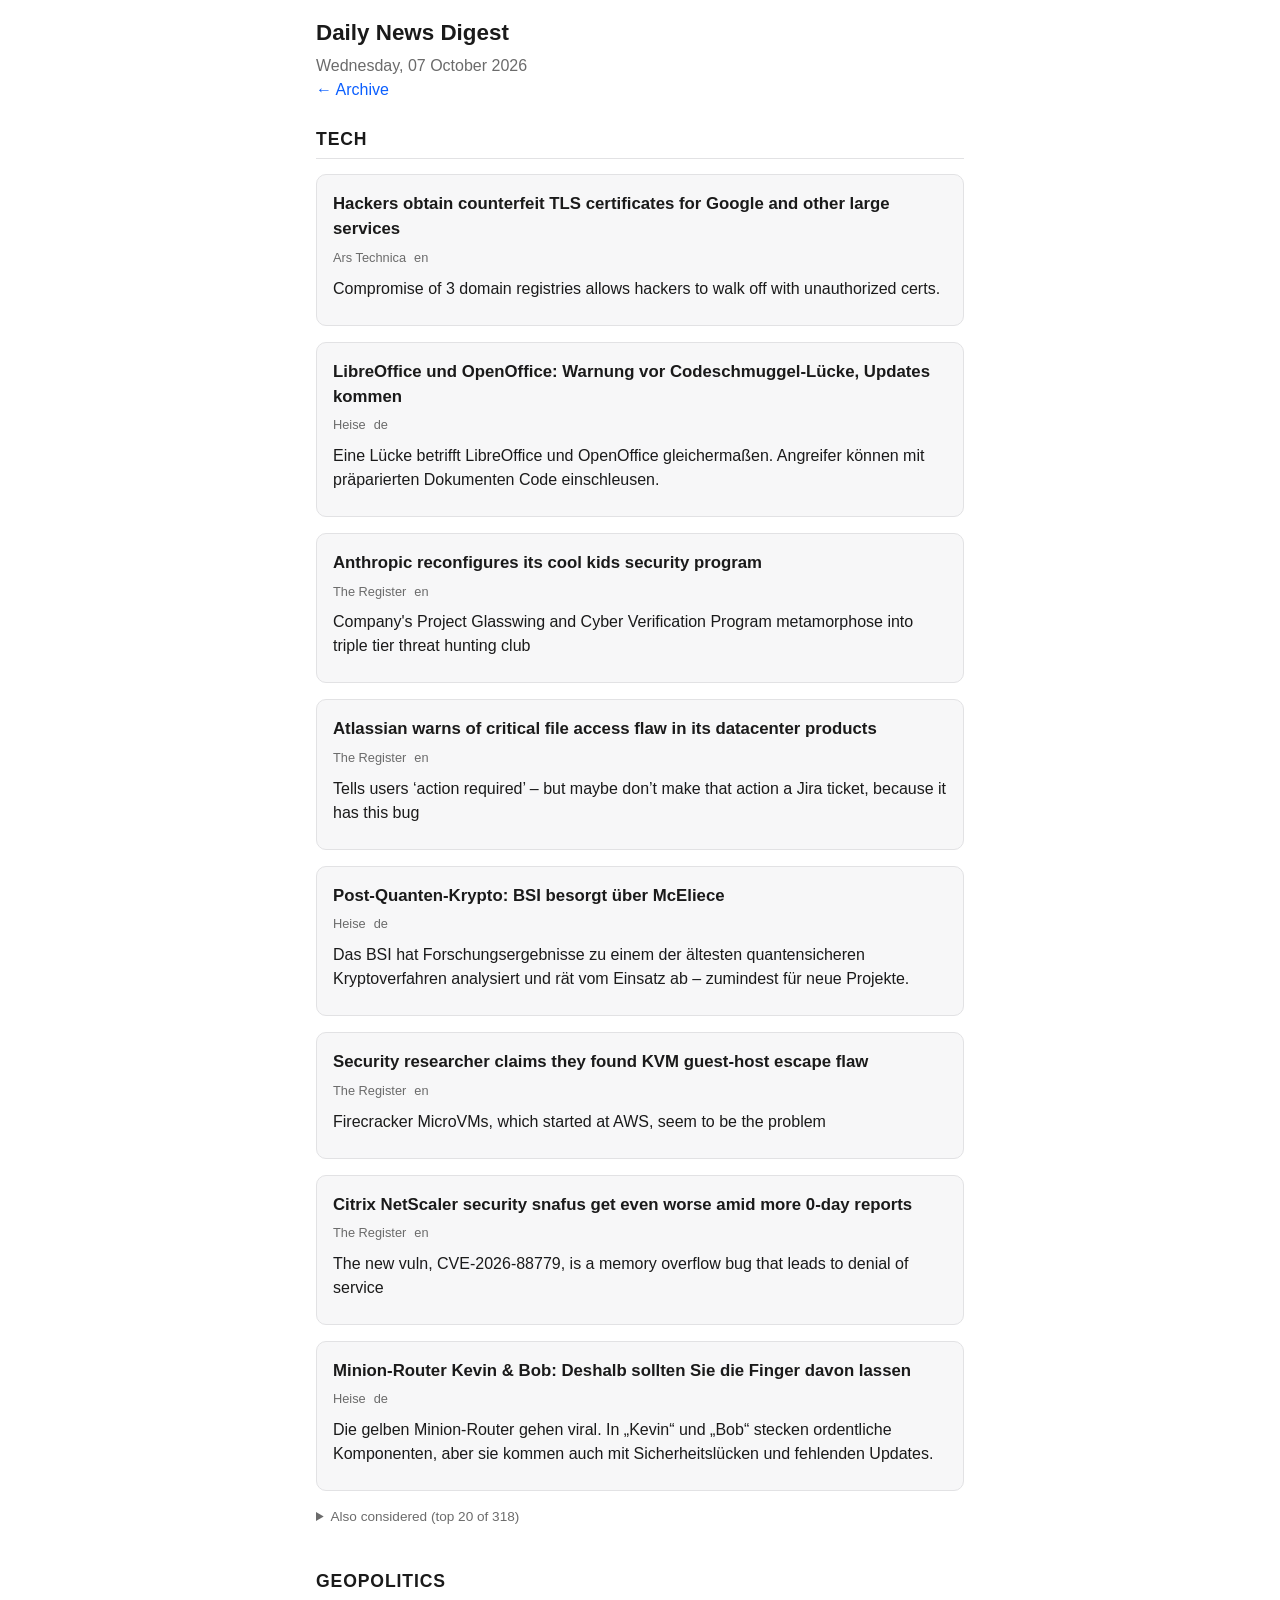
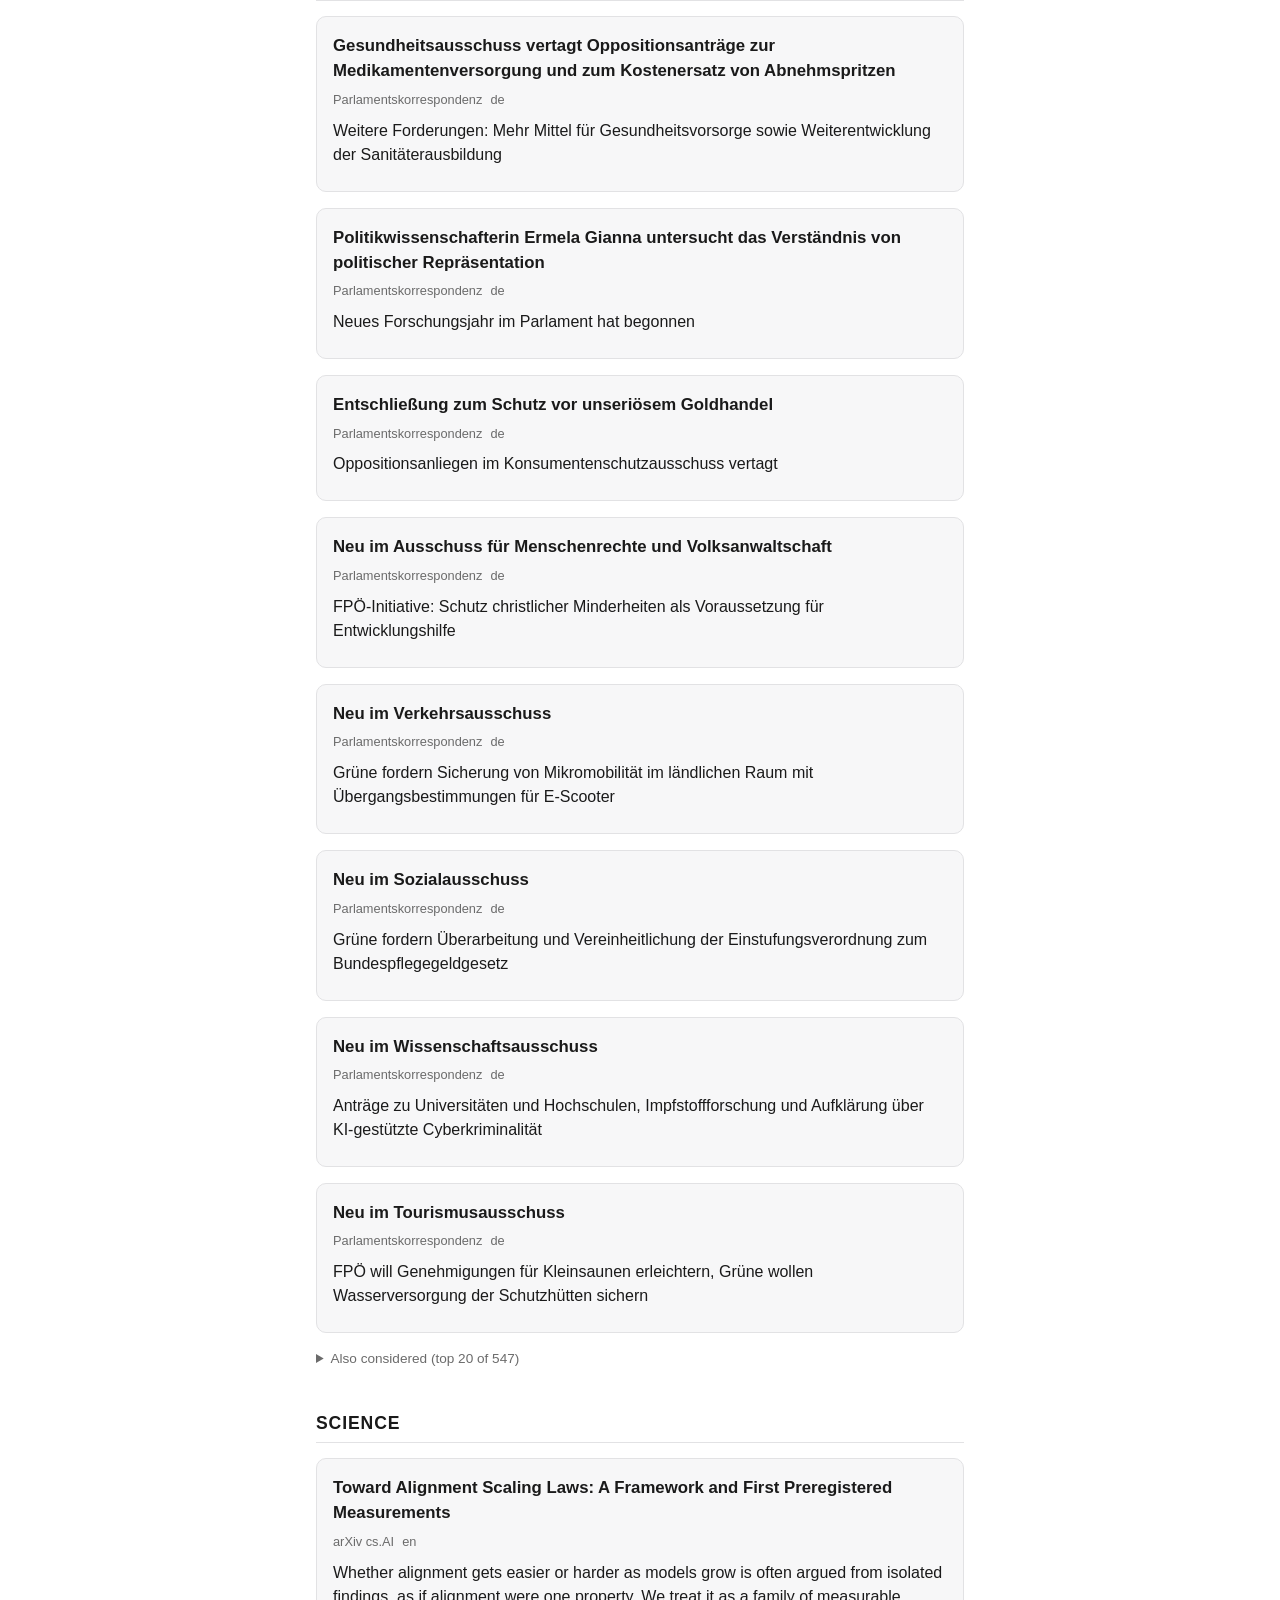
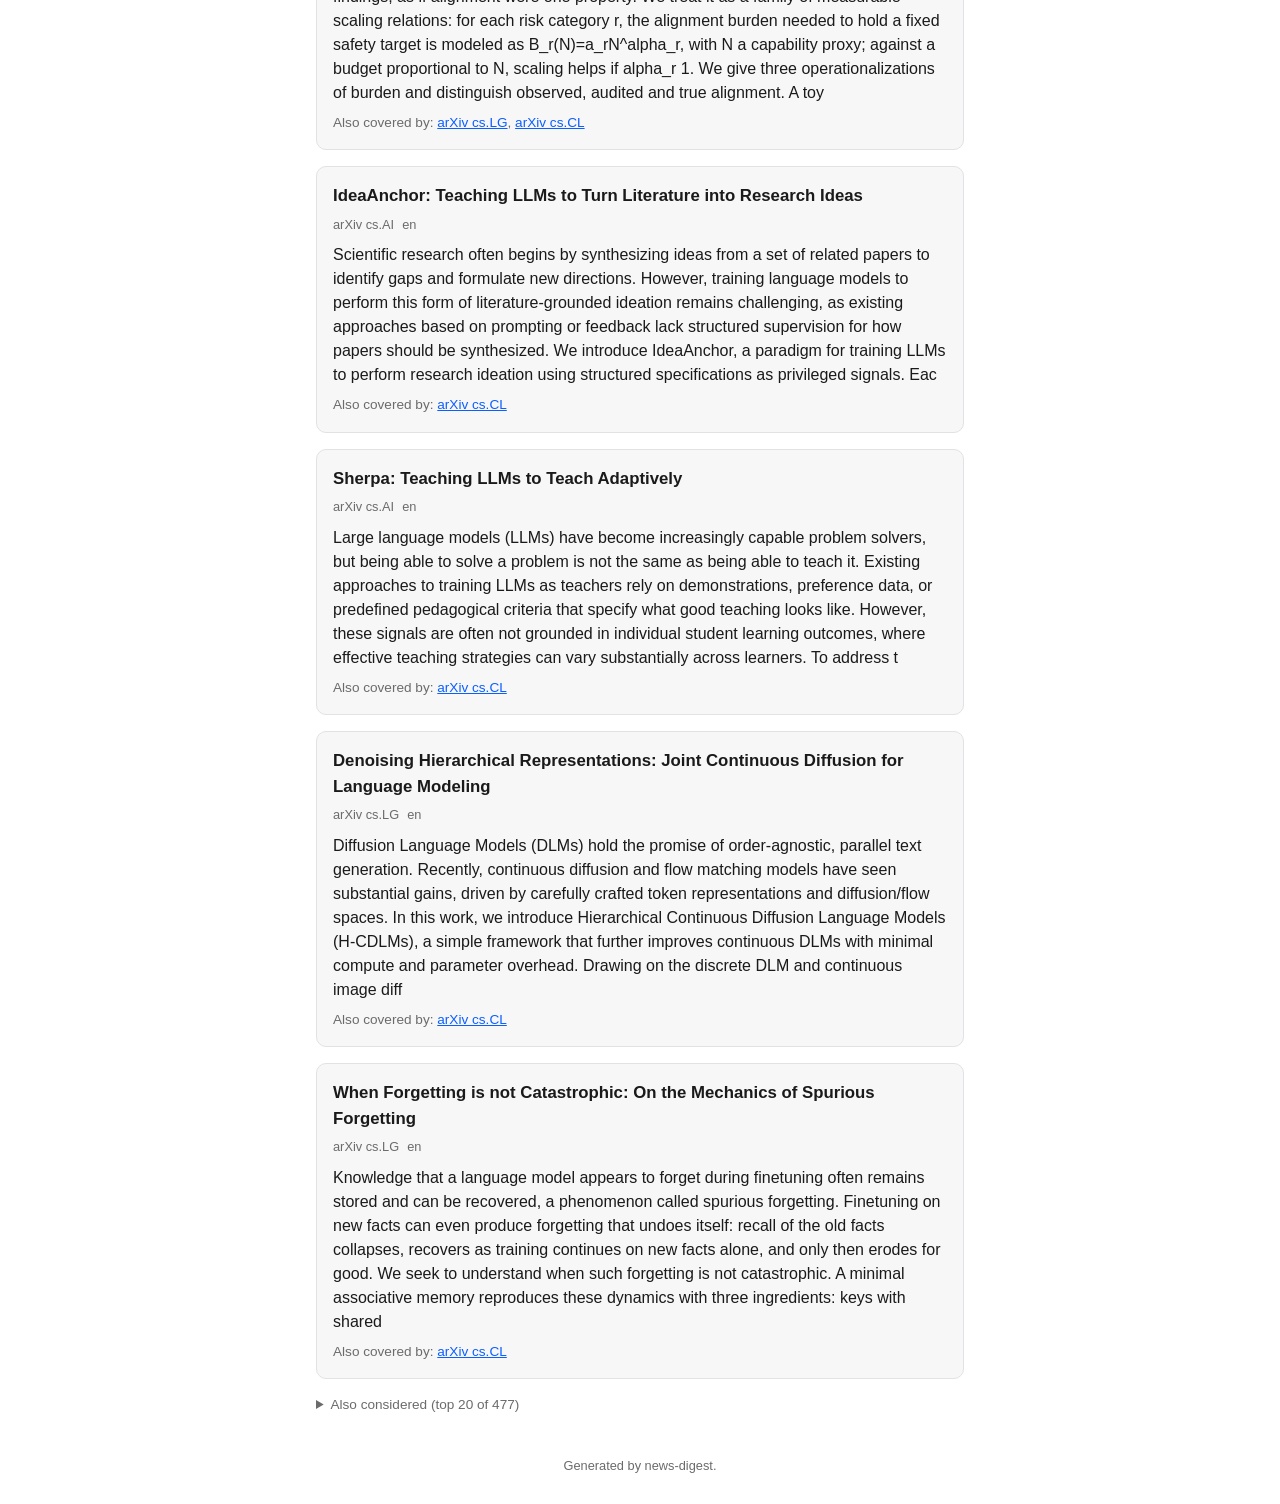
==== digest/2026-10-07.html @ 00b825d7 "deploy: 69ac07cf13991c317d7b37dca81164e298b91f06" ====
<!doctype html>
<html lang="en">
<head>
<meta charset="utf-8">
<meta name="viewport" content="width=device-width, initial-scale=1">
<meta name="robots" content="noindex">
<meta name="color-scheme" content="light dark">
<title>News Digest &mdash; 2026-10-07</title>
<link rel="stylesheet" href="../styles.css">
</head>
<body>
<header>
  <h1>Daily News Digest</h1>
  <p class="date">Wednesday, 07 October 2026</p>
  <nav><a href="../index.html">&larr; Archive</a></nav>
</header>

<section class="group group-tech">
  <h2>Tech</h2>

  <div class="cards">
    <article class="card">
      <h3><a href="https://arstechnica.com/security/2026/10/hackers-obtain-counterfeit-tls-certificates-for-google-and-other-large-services/">Hackers obtain counterfeit TLS certificates for Google and other large services</a></h3>
      <p class="meta">
        <span class="source">Ars Technica</span>
        <span class="lang">en</span>
      </p>
      <p class="summary teaser-fallback">Compromise of 3 domain registries allows hackers to walk off with unauthorized certs.</p>
    </article>
    <article class="card">
      <h3><a href="https://www.heise.de/news/LibreOffice-und-OpenOffice-Warnung-vor-Codeschmuggel-Luecke-Updates-kommen-11477059.html?wt_mc=rss.red.ho.ho.atom.beitrag.beitrag">LibreOffice und OpenOffice: Warnung vor Codeschmuggel-Lücke, Updates kommen</a></h3>
      <p class="meta">
        <span class="source">Heise</span>
        <span class="lang">de</span>
      </p>
      <p class="summary teaser-fallback">Eine Lücke betrifft LibreOffice und OpenOffice gleichermaßen. Angreifer können mit präparierten Dokumenten Code einschleusen.</p>
    </article>
    <article class="card">
      <h3><a href="https://www.theregister.com/security/2026/10/07/anthropic-reconfigures-its-cool-kids-security-program/5301509">Anthropic reconfigures its cool kids security program</a></h3>
      <p class="meta">
        <span class="source">The Register</span>
        <span class="lang">en</span>
      </p>
      <p class="summary teaser-fallback">Company&#39;s Project Glasswing and Cyber Verification Program metamorphose into triple tier threat hunting club</p>
    </article>
    <article class="card">
      <h3><a href="https://www.theregister.com/security/2026/10/06/atlassian-warns-of-critical-file-access-flaw-in-its-datacenter-products/5301284">Atlassian warns of critical file access flaw in its datacenter products</a></h3>
      <p class="meta">
        <span class="source">The Register</span>
        <span class="lang">en</span>
      </p>
      <p class="summary teaser-fallback">Tells users ‘action required’ – but maybe don’t make that action a Jira ticket, because it has this bug</p>
    </article>
    <article class="card">
      <h3><a href="https://www.heise.de/news/Post-Quanten-Krypto-BSI-besorgt-ueber-McEliece-11473897.html?wt_mc=rss.red.ho.ho.atom.beitrag.beitrag">Post-Quanten-Krypto: BSI besorgt über McEliece</a></h3>
      <p class="meta">
        <span class="source">Heise</span>
        <span class="lang">de</span>
      </p>
      <p class="summary teaser-fallback">Das BSI hat Forschungsergebnisse zu einem der ältesten quantensicheren Kryptoverfahren analysiert und rät vom Einsatz ab – zumindest für neue Projekte.</p>
    </article>
    <article class="card">
      <h3><a href="https://www.theregister.com/offbeat/2026/10/06/security-researcher-claims-they-found-kvm-guest-host-escape-flaw/5301267">Security researcher claims they found KVM guest-host escape flaw</a></h3>
      <p class="meta">
        <span class="source">The Register</span>
        <span class="lang">en</span>
      </p>
      <p class="summary teaser-fallback">Firecracker MicroVMs, which started at AWS, seem to be the problem</p>
    </article>
    <article class="card">
      <h3><a href="https://www.theregister.com/security/2026/10/05/citrix-netscaler-security-snafus-get-even-worse-amid-more-0-day-reports/5301232">Citrix NetScaler security snafus get even worse amid more 0-day reports</a></h3>
      <p class="meta">
        <span class="source">The Register</span>
        <span class="lang">en</span>
      </p>
      <p class="summary teaser-fallback">The new vuln, CVE-2026-88779, is a memory overflow bug that leads to denial of service</p>
    </article>
    <article class="card">
      <h3><a href="https://www.heise.de/hintergrund/Minion-Router-Kevin-und-Bob-Cooles-Gadget-oder-Finger-weg-11477871.html?wt_mc=rss.red.ho.ho.atom.beitrag.beitrag">Minion-Router Kevin &amp; Bob: Deshalb sollten Sie die Finger davon lassen</a></h3>
      <p class="meta">
        <span class="source">Heise</span>
        <span class="lang">de</span>
      </p>
      <p class="summary teaser-fallback">Die gelben Minion-Router gehen viral. In „Kevin“ und „Bob“ stecken ordentliche Komponenten, aber sie kommen auch mit Sicherheitslücken und fehlenden Updates.</p>
    </article>
  </div>

  <details class="also-considered">
    <summary>
      Also considered
      (top 20 of 318)
    </summary>
    <ul>
      <li>
        <a href="https://www.heise.de/news/Warnung-vor-Angriffen-auf-Zammad-und-Citrix-NetScaler-11475555.html?wt_mc=rss.red.ho.ho.atom.beitrag.beitrag">CISA warnt vor Angriffen auf Zammad und Citrix NetScaler</a>
        &mdash; score 18.0: CISA warning about active exploitation of software vulnerabilities is critical security alert for developers.
      </li>
      <li>
        <a href="https://www.heise.de/news/Netscaler-Admins-aufgepasst-Zero-Day-verursacht-Crashes-und-Codeausfuehrung-11474971.html?wt_mc=rss.red.ho.ho.atom.beitrag.beitrag">Citrix Netscaler aktualisieren! Zero-Day verursacht Crashes und Codeausführung</a>
        &mdash; score 18.0: Citrix NetScaler zero-day with widespread impacts is critical security vulnerability requiring immediate patching.
      </li>
      <li>
        <a href="https://www.heise.de/blog/Werkzeugwahl-Teil-1-Wenn-Agenten-schreiben-verlieren-Sprachen-an-Bedeutung-11473479.html?wt_mc=rss.red.ho.ho.atom.beitrag.beitrag">Werkzeugwahl, Teil 1: Wenn Agenten schreiben, verlieren Sprachen an Bedeutung</a>
        &mdash; score 18.0: Discusses programming language choice and AI agents writing code in Rust—highly relevant to software engineering and developer tools evolution.
      </li>
      <li>
        <a href="https://www.theregister.com/security/2026/10/06/asos-app-delivers-a-data-leak-threat-instead-of-fast-fashion/5301332">Asos app delivers a data leak threat instead of fast fashion</a>
        &mdash; score 18.0: Data leak threat notification shows security incident response in e-commerce platform.
      </li>
      <li>
        <a href="https://www.theregister.com/public-sector/2026/10/07/south-korean-president-calls-for-creation-of-tools-that-stop-all-cyber-attacks/5301533">South Korean president calls for creation of tools that stop all cyber-attacks</a>
        &mdash; score 17.8: South Korean cybersecurity framework discussion addresses national AI security policy and infrastructure.
      </li>
      <li>
        <a href="https://www.heise.de/blog/Software-Testing-Testhardware-reservieren-ohne-dass-Kollegen-dazwischenfunken-11477507.html?wt_mc=rss.red.ho.ho.atom.beitrag.beitrag">Software Testing: Testhardware reservieren, ohne dass Kollegen dazwischenfunken?</a>
        &mdash; score 17.8: Hardware-in-the-loop testing and open-source test infrastructure directly relevant to developer tools and testing practices.
      </li>
      <li>
        <a href="https://www.heise.de/news/Pythons-Rust-Plan-11477079.html?wt_mc=rss.red.ho.ho.atom.beitrag.beitrag">Pythons Rust-Plan</a>
        &mdash; score 17.7: Python potentially adopting Rust for implementation is major language/engineering infrastructure decision.
      </li>
      <li>
        <a href="https://www.heise.de/news/Diese-Daten-geben-ChatGPT-Gemini-Claude-und-Co-ueber-uns-an-Dritte-11476698.html?wt_mc=rss.red.ho.ho.atom.beitrag.beitrag">Sogar Chatverläufe: KI-Anbieter geben Daten ihrer Nutzer weiter</a>
        &mdash; score 17.6: Study on AI provider data sharing practices addresses critical security and privacy implications of AI services.
      </li>
      <li>
        <a href="https://www.heise.de/news/Snapdragon-Qualcomm-verklagt-ARM-wegen-Vertragsbruchs-11476898.html?wt_mc=rss.red.ho.ho.atom.beitrag.beitrag">Snapdragon: Qualcomm verklagt ARM wegen Vertragsbruchs</a>
        &mdash; score 17.5: Intellectual property dispute between major semiconductor companies addresses critical industry contracts and conflicts.
      </li>
      <li>
        <a href="https://arstechnica.com/ai/2026/10/openai-will-watermark-chatgpt-outputs-by-default-but-only-in-the-eu/">OpenAI will watermark ChatGPT outputs by default—but only in the EU</a>
        &mdash; score 17.5: AI output watermarking implementation addresses authenticity and regulatory compliance for AI-generated content.
      </li>
      <li>
        <a href="https://www.golem.de/news/anzeige-zero-trust-fuer-microsoft-365-systematisch-umsetzen-2610-213235.html">Anzeige: Zero Trust für Microsoft 365 systematisch umsetzen</a>
        &mdash; score 17.3: Zero Trust security architecture workshop directly addresses enterprise security practices.
      </li>
      <li>
        <a href="https://www.theregister.com/ai-and-ml/2026/10/06/european-ai-flag-bearer-mistrals-new-open-weights-model-is-le-chonk/5301443">European AI flag bearer Mistral&#39;s new open weights model is &#39;Le Chonk&#39;</a>
        &mdash; score 17.3: Mistral Large 4 open-weight model release shows European AI competition in LLM space.
      </li>
      <li>
        <a href="https://arstechnica.com/security/2026/10/vulnerability-in-agents-from-google-and-others-exposes-structural-flaw-in-mcp/">MCP for agent-to-agent comms may be the riskiest protocol you&#39;ve never heard of</a>
        &mdash; score 17.2: Model Context Protocol agent-to-agent security risks addresses emerging AI infrastructure security concerns.
      </li>
      <li>
        <a href="https://www.heise.de/news/Ausfall-bei-GitHub-Actions-Pages-und-Abrechnung-gestoert-11476876.html?wt_mc=rss.red.ho.ho.atom.beitrag.beitrag">Ausfall bei GitHub: Actions, Pages und Abrechnung gestört</a>
        &mdash; score 17.2: GitHub CI/CD service outage directly impacts developer tools and automated deployment workflows.
      </li>
      <li>
        <a href="https://www.heise.de/news/Mistral-Large-4-Der-LLM-Brocken-aus-der-EU-will-zur-Konkurrenz-aufschliessen-11478121.html?wt_mc=rss.red.ho.ho.atom.beitrag.beitrag">Mistral Large 4: Der LLM-Brocken aus der EU will zur Konkurrenz aufschließen</a>
        &mdash; score 17.2: Mistral Large 4 LLM release is major AI industry development with EU company focus.
      </li>
      <li>
        <a href="https://www.theregister.com/ai-and-ml/2026/10/05/cohere-offers-to-put-agents-in-lockdown-mode-with-strict-acls/5301219">Cohere offers to put agents in lockdown mode with strict ACLs</a>
        &mdash; score 17.1: AI agent access control framework demonstrates security-first approach to agentic AI systems.
      </li>
      <li>
        <a href="https://www.golem.de/news/ki-sicherheitsfilter-claude-tagebuch-fuehrt-zu-polizeieinsatz-und-verhaftung-2610-213774.html">KI-Sicherheitsfilter: Claude-Tagebuch führt zu Polizeieinsatz und Verhaftung</a>
        &mdash; score 17.1: AI safety filtering and law enforcement integration raises critical issues in AI system design and liability.
      </li>
      <li>
        <a href="https://www.theregister.com/ai-and-ml/2026/10/05/get-rid-of-apples-ai-bloatware-and-reclaim-12-gb-of-storage-with-this-open-source-tool/5301213">Get rid of Apple&#39;s AI bloatware and reclaim 12 GB of storage with this open source tool</a>
        &mdash; score 17.0: Open-source tool removing Apple Intelligence bloatware shows community tooling for system customization.
      </li>
      <li>
        <a href="https://www.heise.de/news/IBM-Bob-COBOL-trifft-KI-ohne-Umweg-ueber-die-Cloud-11475819.html?wt_mc=rss.red.ho.ho.atom.beitrag.beitrag">IBM Bob: COBOL trifft KI – ohne Umweg über die Cloud</a>
        &mdash; score 17.0: IBM Bob self-hosted AI development tool enables on-premises AI code assistance.
      </li>
      <li>
        <a href="https://www.heise.de/news/Nach-Muse-Auch-ChatGPT-App-fuer-macOS-war-angreifbar-11475385.html?wt_mc=rss.red.ho.ho.atom.beitrag.beitrag">ChatGPT-App für macOS: Angreifer konnten sensible Daten einsehen – wie bei Muse</a>
        &mdash; score 17.0: Security vulnerability in OpenAI macOS app demonstrates application security risks in AI tools.
      </li>
    </ul>
  </details>
</section>
<section class="group group-geopolitics">
  <h2>Geopolitics</h2>

  <div class="cards">
    <article class="card">
      <h3><a href="https://www.parlament.gv.at/aktuelles/pk/jahr_2026/pk0913">Gesundheitsausschuss vertagt Oppositionsanträge zur Medikamentenversorgung und zum Kostenersatz von Abnehmspritzen</a></h3>
      <p class="meta">
        <span class="source">Parlamentskorrespondenz</span>
        <span class="lang">de</span>
      </p>
      <p class="summary teaser-fallback">Weitere Forderungen: Mehr Mittel für Gesundheitsvorsorge sowie Weiterentwicklung der Sanitäterausbildung</p>
    </article>
    <article class="card">
      <h3><a href="https://www.parlament.gv.at/aktuelles/pk/jahr_2026/pk0892">Politikwissenschafterin Ermela Gianna untersucht das Verständnis von politischer Repräsentation</a></h3>
      <p class="meta">
        <span class="source">Parlamentskorrespondenz</span>
        <span class="lang">de</span>
      </p>
      <p class="summary teaser-fallback">Neues Forschungsjahr im Parlament hat begonnen</p>
    </article>
    <article class="card">
      <h3><a href="https://www.parlament.gv.at/aktuelles/pk/jahr_2026/pk0881">Entschließung zum Schutz vor unseriösem Goldhandel</a></h3>
      <p class="meta">
        <span class="source">Parlamentskorrespondenz</span>
        <span class="lang">de</span>
      </p>
      <p class="summary teaser-fallback">Oppositionsanliegen im Konsumentenschutzausschuss vertagt</p>
    </article>
    <article class="card">
      <h3><a href="https://www.parlament.gv.at/aktuelles/pk/jahr_2026/pk0869">Neu im Ausschuss für Menschenrechte und Volksanwaltschaft</a></h3>
      <p class="meta">
        <span class="source">Parlamentskorrespondenz</span>
        <span class="lang">de</span>
      </p>
      <p class="summary teaser-fallback">FPÖ-Initiative: Schutz christlicher Minderheiten als Voraussetzung für Entwicklungshilfe</p>
    </article>
    <article class="card">
      <h3><a href="https://www.parlament.gv.at/aktuelles/pk/jahr_2026/pk0862">Neu im Verkehrsausschuss</a></h3>
      <p class="meta">
        <span class="source">Parlamentskorrespondenz</span>
        <span class="lang">de</span>
      </p>
      <p class="summary teaser-fallback">Grüne fordern Sicherung von Mikromobilität im ländlichen Raum mit Übergangsbestimmungen für E-Scooter</p>
    </article>
    <article class="card">
      <h3><a href="https://www.parlament.gv.at/aktuelles/pk/jahr_2026/pk0857">Neu im Sozialausschuss</a></h3>
      <p class="meta">
        <span class="source">Parlamentskorrespondenz</span>
        <span class="lang">de</span>
      </p>
      <p class="summary teaser-fallback">Grüne fordern Überarbeitung und Vereinheitlichung der Einstufungsverordnung zum Bundespflegegeldgesetz</p>
    </article>
    <article class="card">
      <h3><a href="https://www.parlament.gv.at/aktuelles/pk/jahr_2026/pk0855">Neu im Wissenschaftsausschuss</a></h3>
      <p class="meta">
        <span class="source">Parlamentskorrespondenz</span>
        <span class="lang">de</span>
      </p>
      <p class="summary teaser-fallback">Anträge zu Universitäten und Hochschulen, Impfstoffforschung und Aufklärung über KI-gestützte Cyberkriminalität</p>
    </article>
    <article class="card">
      <h3><a href="https://www.parlament.gv.at/aktuelles/pk/jahr_2026/pk0854">Neu im Tourismusausschuss</a></h3>
      <p class="meta">
        <span class="source">Parlamentskorrespondenz</span>
        <span class="lang">de</span>
      </p>
      <p class="summary teaser-fallback">FPÖ will Genehmigungen für Kleinsaunen erleichtern, Grüne wollen Wasserversorgung der Schutzhütten sichern</p>
    </article>
  </div>

  <details class="also-considered">
    <summary>
      Also considered
      (top 20 of 547)
    </summary>
    <ul>
      <li>
        <a href="https://www.parlament.gv.at/aktuelles/pk/jahr_2026/pk0905">Neu im Wirtschaftsausschuss</a>
        &mdash; score 15.0: ranking unavailable, neutral fallback score
      </li>
      <li>
        <a href="https://www.parlament.gv.at/aktuelles/pk/jahr_2026/pk0907">Sicherheitsuntersuchungsstelle des Bundes: Leichter Anstieg der Zwischenfälle in der Zivilluftfahrt 2025</a>
        &mdash; score 15.0: ranking unavailable, neutral fallback score
      </li>
      <li>
        <a href="https://www.parlament.gv.at/aktuelles/pk/jahr_2026/pk0895">Neu im Gesundheitsausschuss</a>
        &mdash; score 15.0: ranking unavailable, neutral fallback score
      </li>
      <li>
        <a href="https://www.parlament.gv.at/aktuelles/pk/jahr_2026/pk0891">Österreich konnte seinen Platz unter den Strong Innovators behaupten</a>
        &mdash; score 15.0: ranking unavailable, neutral fallback score
      </li>
      <li>
        <a href="https://www.parlament.gv.at/aktuelles/pk/jahr_2026/pk0887">Diskriminierung: Starker Anstieg an Fällen bei der Gleichbehandlungsanwaltschaft</a>
        &mdash; score 15.0: ranking unavailable, neutral fallback score
      </li>
      <li>
        <a href="https://www.parlament.gv.at/aktuelles/pk/jahr_2026/pk0886">Neu im Landwirtschaftsausschuss</a>
        &mdash; score 15.0: ranking unavailable, neutral fallback score
      </li>
      <li>
        <a href="https://www.parlament.gv.at/aktuelles/pk/jahr_2026/pk0884">Bundesrat fixiert in Sondersitzung erweiterte Spritpreisbremse</a>
        &mdash; score 15.0: ranking unavailable, neutral fallback score
      </li>
      <li>
        <a href="https://www.parlament.gv.at/aktuelles/pk/jahr_2026/pk0879">Ab Oktober in Kraft: E-Mopeds, Paketsteuer, Eltern-Kind-Pass, Psychotherapie</a>
        &mdash; score 15.0: ranking unavailable, neutral fallback score
      </li>
      <li>
        <a href="https://www.parlament.gv.at/aktuelles/pk/jahr_2026/pk0861">Neu im Finanzausschuss</a>
        &mdash; score 15.0: ranking unavailable, neutral fallback score
      </li>
      <li>
        <a href="https://www.parlament.gv.at/aktuelles/pk/jahr_2026/pk0851">Neu im Konsumentenschutzausschuss</a>
        &mdash; score 15.0: ranking unavailable, neutral fallback score
      </li>
      <li>
        <a href="https://www.parlament.gv.at/aktuelles/pk/jahr_2026/pk0909">5. Oktober 1911: Schüsse im Parlament</a>
        &mdash; score 15.0: ranking unavailable, neutral fallback score
      </li>
      <li>
        <a href="https://www.ris.bka.gv.at/eli/bgbl/II/2026/291/20261002">Universitätsbibliothekspersonal-Ausbildungsverordnung</a>
        &mdash; score 15.0: ranking unavailable, neutral fallback score
      </li>
      <li>
        <a href="https://www.ris.bka.gv.at/eli/bgbl/I/2026/83/20261001">Genehmigung des Bundesrechnungsabschlusses für das Jahr 2025</a>
        &mdash; score 15.0: ranking unavailable, neutral fallback score
      </li>
      <li>
        <a href="https://www.ris.bka.gv.at/eli/bgbl/I/2026/82/20260930">Änderung des Mineralölsteuergesetzes 2022</a>
        &mdash; score 15.0: ranking unavailable, neutral fallback score
      </li>
      <li>
        <a href="https://www.ris.bka.gv.at/eli/bgbl/II/2026/289/20260930">Treibstoffpreisabfederungsverordnung Oktober 2026</a>
        &mdash; score 15.0: ranking unavailable, neutral fallback score
      </li>
      <li>
        <a href="https://www.ris.bka.gv.at/eli/bgbl/II/2026/288/20260930">Margenbegrenzung bei Treibstoffen</a>
        &mdash; score 15.0: ranking unavailable, neutral fallback score
      </li>
      <li>
        <a href="https://www.ris.bka.gv.at/eli/bgbl/II/2026/287/20260930">EKPUV-Novelle 2026</a>
        &mdash; score 15.0: ranking unavailable, neutral fallback score
      </li>
      <li>
        <a href="https://www.ris.bka.gv.at/eli/bgbl/II/2026/286/20260930">Eltern-Kind-Pass-Verordnung</a>
        &mdash; score 15.0: ranking unavailable, neutral fallback score
      </li>
      <li>
        <a href="https://www.ris.bka.gv.at/eli/bgbl/II/2026/285/20260929">Änderung der Kraftstoffverordnung 2012</a>
        &mdash; score 15.0: ranking unavailable, neutral fallback score
      </li>
      <li>
        <a href="https://www.ris.bka.gv.at/eli/bgbl/II/2026/284/20260924">ImmoInvF-Risikohinweisverordnung</a>
        &mdash; score 15.0: ranking unavailable, neutral fallback score
      </li>
    </ul>
  </details>
</section>
<section class="group group-science">
  <h2>Science</h2>

  <div class="cards">
    <article class="card">
      <h3><a href="http://arxiv.org/abs/2610.08540v1">Toward Alignment Scaling Laws: A Framework and First Preregistered Measurements</a></h3>
      <p class="meta">
        <span class="source">arXiv cs.AI</span>
        <span class="lang">en</span>
      </p>
      <p class="summary teaser-fallback">Whether alignment gets easier or harder as models grow is often argued from isolated findings, as if alignment were one property. We treat it as a family of measurable scaling relations: for each risk category r, the alignment burden needed to hold a fixed safety target is modeled as B_r(N)=a_rN^alpha_r, with N a capability proxy; against a budget proportional to N, scaling helps if alpha_r 1. We give three operationalizations of burden and distinguish observed, audited and true alignment. A toy</p>
      <p class="also-covered">Also covered by:
        <a href="http://arxiv.org/abs/2610.08540v1">arXiv cs.LG</a>,        <a href="http://arxiv.org/abs/2610.08540v1">arXiv cs.CL</a>      </p>
    </article>
    <article class="card">
      <h3><a href="http://arxiv.org/abs/2610.08781v1">IdeaAnchor: Teaching LLMs to Turn Literature into Research Ideas</a></h3>
      <p class="meta">
        <span class="source">arXiv cs.AI</span>
        <span class="lang">en</span>
      </p>
      <p class="summary teaser-fallback">Scientific research often begins by synthesizing ideas from a set of related papers to identify gaps and formulate new directions. However, training language models to perform this form of literature-grounded ideation remains challenging, as existing approaches based on prompting or feedback lack structured supervision for how papers should be synthesized. We introduce IdeaAnchor, a paradigm for training LLMs to perform research ideation using structured specifications as privileged signals. Eac</p>
      <p class="also-covered">Also covered by:
        <a href="http://arxiv.org/abs/2610.08781v1">arXiv cs.CL</a>      </p>
    </article>
    <article class="card">
      <h3><a href="http://arxiv.org/abs/2610.08778v1">Sherpa: Teaching LLMs to Teach Adaptively</a></h3>
      <p class="meta">
        <span class="source">arXiv cs.AI</span>
        <span class="lang">en</span>
      </p>
      <p class="summary teaser-fallback">Large language models (LLMs) have become increasingly capable problem solvers, but being able to solve a problem is not the same as being able to teach it. Existing approaches to training LLMs as teachers rely on demonstrations, preference data, or predefined pedagogical criteria that specify what good teaching looks like. However, these signals are often not grounded in individual student learning outcomes, where effective teaching strategies can vary substantially across learners. To address t</p>
      <p class="also-covered">Also covered by:
        <a href="http://arxiv.org/abs/2610.08778v1">arXiv cs.CL</a>      </p>
    </article>
    <article class="card">
      <h3><a href="http://arxiv.org/abs/2610.08738v1">Denoising Hierarchical Representations: Joint Continuous Diffusion for Language Modeling</a></h3>
      <p class="meta">
        <span class="source">arXiv cs.LG</span>
        <span class="lang">en</span>
      </p>
      <p class="summary teaser-fallback">Diffusion Language Models (DLMs) hold the promise of order-agnostic, parallel text generation. Recently, continuous diffusion and flow matching models have seen substantial gains, driven by carefully crafted token representations and diffusion/flow spaces. In this work, we introduce Hierarchical Continuous Diffusion Language Models (H-CDLMs), a simple framework that further improves continuous DLMs with minimal compute and parameter overhead. Drawing on the discrete DLM and continuous image diff</p>
      <p class="also-covered">Also covered by:
        <a href="http://arxiv.org/abs/2610.08738v1">arXiv cs.CL</a>      </p>
    </article>
    <article class="card">
      <h3><a href="http://arxiv.org/abs/2610.08718v1">When Forgetting is not Catastrophic: On the Mechanics of Spurious Forgetting</a></h3>
      <p class="meta">
        <span class="source">arXiv cs.LG</span>
        <span class="lang">en</span>
      </p>
      <p class="summary teaser-fallback">Knowledge that a language model appears to forget during finetuning often remains stored and can be recovered, a phenomenon called spurious forgetting. Finetuning on new facts can even produce forgetting that undoes itself: recall of the old facts collapses, recovers as training continues on new facts alone, and only then erodes for good. We seek to understand when such forgetting is not catastrophic. A minimal associative memory reproduces these dynamics with three ingredients: keys with shared</p>
      <p class="also-covered">Also covered by:
        <a href="http://arxiv.org/abs/2610.08718v1">arXiv cs.CL</a>      </p>
    </article>
  </div>

  <details class="also-considered">
    <summary>
      Also considered
      (top 20 of 477)
    </summary>
    <ul>
      <li>
        <a href="http://arxiv.org/abs/2610.08680v1">A Systematic Study of Small Language Models on Abstract Reasoning Tasks</a>
        &mdash; score 22.7: Systematic study of small LMs on abstract reasoning; evaluation of reasoning in small models
      </li>
      <li>
        <a href="http://arxiv.org/abs/2610.08678v1">Secure Speculative Decoding for Large Language Models</a>
        &mdash; score 22.7: Speculative decoding for LLM inference; training/inference technique for model efficiency
      </li>
      <li>
        <a href="http://arxiv.org/abs/2610.08630v1">Towards In-Parameter Memory Augmentation for Large Language Models</a>
        &mdash; score 22.7: In-parameter memory augmentation for LLMs; technique for adding memory to pretrained models
      </li>
      <li>
        <a href="http://arxiv.org/abs/2610.08626v1">Feature Information Dynamics in Diffusion</a>
        &mdash; score 22.7: Information dynamics in diffusion models; theoretical analysis of diffusion model behavior
      </li>
      <li>
        <a href="http://arxiv.org/abs/2610.08577v1">How Learning Governs Unlearning across the Memorization-Generalization Spectrum</a>
        &mdash; score 22.7: Learning dynamics and unlearning; theoretical analysis of model unlearning process
      </li>
      <li>
        <a href="http://arxiv.org/abs/2610.08513v1">Wiki-Talkie: Multilingual Benchmarking of Persona-Based Agents on Real-World Discussions</a>
        &mdash; score 22.6: Benchmark for persona-based agents; multilingual evaluation of agent faithfulness
      </li>
      <li>
        <a href="http://arxiv.org/abs/2610.08789v1">QF3: Fast Flow RL with Filtered Q-Gradients</a>
        &mdash; score 22.3: Flow RL with filtered Q-gradients; training technique for robot behavior learning
      </li>
      <li>
        <a href="http://arxiv.org/abs/2610.08775v1">Agent in a Bottle: Can LLM Agents Turn Their Capabilities Into Cheap, Scalable Artifacts?</a>
        &mdash; score 22.3: LLM agents creating cheaper artifacts; technique for scaling LLM capabilities efficiently
      </li>
      <li>
        <a href="http://arxiv.org/abs/2610.08732v1">A Systematic Study of Semantic ID Spaces for Generative Information Retrieval</a>
        &mdash; score 22.3: Systematic study of semantic ID spaces in generative IR; evaluation of generative retrieval paradigm
      </li>
      <li>
        <a href="http://arxiv.org/abs/2610.08720v1">WorldSolver: Can LLM Agents Simulate the Physical Dynamics via Solver Generation?</a>
        &mdash; score 22.3: LLM agents for physics simulation; evaluation of LLM capability on complex reasoning
      </li>
      <li>
        <a href="http://arxiv.org/abs/2610.08694v1">GeneICL: A Tabular Foundation Model for Bulk Transcriptomics</a>
        &mdash; score 22.2: Foundation model for bulk transcriptomics; domain-specific foundation model for genomics
      </li>
      <li>
        <a href="http://arxiv.org/abs/2610.08691v1">ScienceClaw: Benchmarking Continual Self-Evolution of AI-for-Science Agents Across the Natural and Social Sciences</a>
        &mdash; score 22.2: Benchmark for self-evolving AI agents in science; significant evaluation methodology
      </li>
      <li>
        <a href="http://arxiv.org/abs/2610.08627v1">Parallel Predictive World Models for Accurate and Efficient Long-Horizon Planning</a>
        &mdash; score 22.2: Parallel world models for planning; novel architecture for improving efficiency
      </li>
      <li>
        <a href="http://arxiv.org/abs/2610.08561v1">Reinforcement Learning for Hierarchical Reasoning Rewards: Minimax-Optimal Rates with Transformers</a>
        &mdash; score 22.2: RL for reasoning with optimal rates and transformers; theoretical analysis of RL for language models
      </li>
      <li>
        <a href="http://arxiv.org/abs/2610.08463v1">UNREAL: Unifying Retrieval and Long-Context with a Single Model</a>
        &mdash; score 22.1: Unified model for retrieval and long-context inference; architectural innovation combining RAG and long-context
      </li>
      <li>
        <a href="http://arxiv.org/abs/2610.08452v1">Agentic AutoRAG: RAG Pipeline Optimization through Reasoning-Driven Agents</a>
        &mdash; score 22.1: Agentic RAG pipeline optimization; technique for improving RAG systems
      </li>
      <li>
        <a href="http://arxiv.org/abs/2610.08312v1">CoDe-LoRA: Mitigating the Orthogonality Dilemma in Continual Learning of LLMs via Knowledge Consolidation and Decoupling</a>
        &mdash; score 22.0: Continual learning with knowledge consolidation and decoupling; technique for sequential task adaptation
      </li>
      <li>
        <a href="http://arxiv.org/abs/2610.08773v1">AdvSim2Real : Training Web Agents Against Adaptive Prompt Injection in a Web World Model</a>
        &mdash; score 20.8: Web agents with adversarial robustness; agent technique with security implications
      </li>
      <li>
        <a href="http://arxiv.org/abs/2610.08670v1">Principled Under Pressure: Post-Training Decides Whether LLMs Act on Their Own Moral Judgment</a>
        &mdash; score 20.2: Post-training moral judgment in LLMs; evaluation of model behavior and alignment
      </li>
      <li>
        <a href="http://arxiv.org/abs/2610.08647v1">SquidAgent: Parallelize Wisely, Coordinate Efficiently</a>
        &mdash; score 20.2: Parallel multi-agent coordination; technique for improving agentic efficiency
      </li>
    </ul>
  </details>
</section>

<footer>
  <p>Generated by news-digest.</p>
</footer>
</body>
</html>
---- styles.css ----
:root {
  --bg: #ffffff;
  --fg: #1a1a1a;
  --muted: #6b6b6b;
  --card-bg: #f7f7f8;
  --border: #e2e2e4;
  --link: #0b5fff;
  --badge-bg: #eef2ff;
  --badge-fg: #1e3a8a;
}

@media (prefers-color-scheme: dark) {
  :root {
    --bg: #121212;
    --fg: #e8e8e8;
    --muted: #9a9a9a;
    --card-bg: #1c1c1e;
    --border: #2e2e30;
    --link: #7aa2ff;
    --badge-bg: #1e293b;
    --badge-fg: #93c5fd;
  }
}

* {
  box-sizing: border-box;
}

body {
  margin: 0;
  padding: 1rem;
  max-width: 680px;
  margin-inline: auto;
  background: var(--bg);
  color: var(--fg);
  font-family: -apple-system, BlinkMacSystemFont, "Segoe UI", Roboto, Helvetica, Arial, sans-serif;
  line-height: 1.5;
}

header {
  margin-bottom: 1.5rem;
}

header h1 {
  font-size: 1.4rem;
  margin: 0 0 0.25rem;
}

.date {
  color: var(--muted);
  margin: 0;
}

nav a,
.archive a,
footer a {
  color: var(--link);
  text-decoration: none;
}

.group {
  margin-bottom: 2.5rem;
}

.group h2 {
  font-size: 1.1rem;
  text-transform: uppercase;
  letter-spacing: 0.05em;
  border-bottom: 1px solid var(--border);
  padding-bottom: 0.4rem;
}

.overview {
  color: var(--muted);
  font-size: 0.95rem;
}

.cards {
  display: flex;
  flex-direction: column;
  gap: 1rem;
}

.card {
  background: var(--card-bg);
  border: 1px solid var(--border);
  border-radius: 10px;
  padding: 1rem;
}

.card h3 {
  margin: 0 0 0.4rem;
  font-size: 1.05rem;
}

.card h3 a {
  color: var(--fg);
  text-decoration: none;
}

.card h3 a:hover {
  text-decoration: underline;
}

.meta {
  font-size: 0.8rem;
  color: var(--muted);
  display: flex;
  gap: 0.5rem;
  flex-wrap: wrap;
  margin: 0 0 0.6rem;
  align-items: center;
}

.badge {
  background: var(--badge-bg);
  color: var(--badge-fg);
  padding: 0.1rem 0.5rem;
  border-radius: 999px;
  font-weight: 600;
}

.summary {
  margin: 0 0 0.5rem;
}

.why-it-matters {
  margin: 0 0 0.5rem;
  font-size: 0.95rem;
}

.also-covered {
  font-size: 0.85rem;
  color: var(--muted);
  margin: 0;
}

.also-covered a {
  color: var(--link);
}

.empty {
  color: var(--muted);
  font-style: italic;
}

details.also-considered {
  margin-top: 1rem;
  font-size: 0.85rem;
  color: var(--muted);
}

details.also-considered summary {
  cursor: pointer;
}

details.also-considered ul {
  padding-left: 1.2rem;
}

.archive {
  padding-left: 1.2rem;
}

footer {
  margin-top: 2rem;
  font-size: 0.8rem;
  color: var(--muted);
  text-align: center;
}
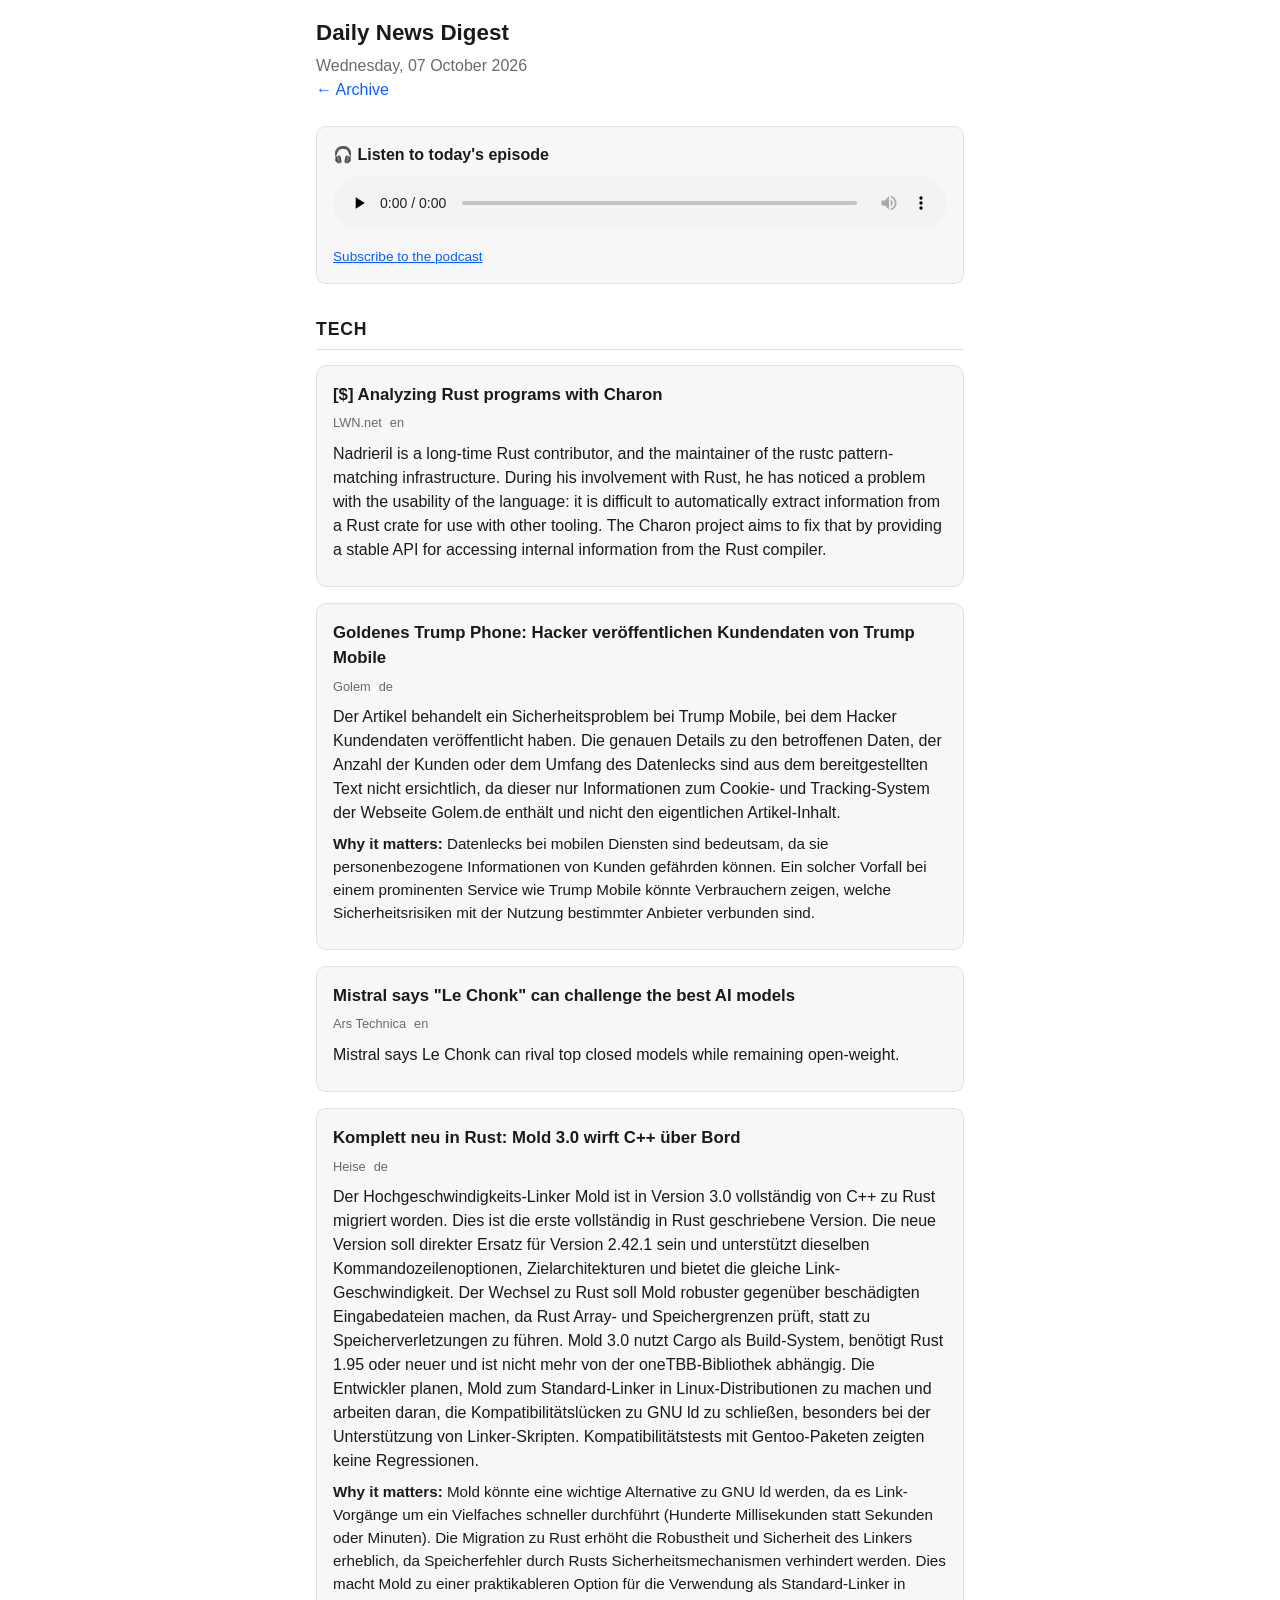
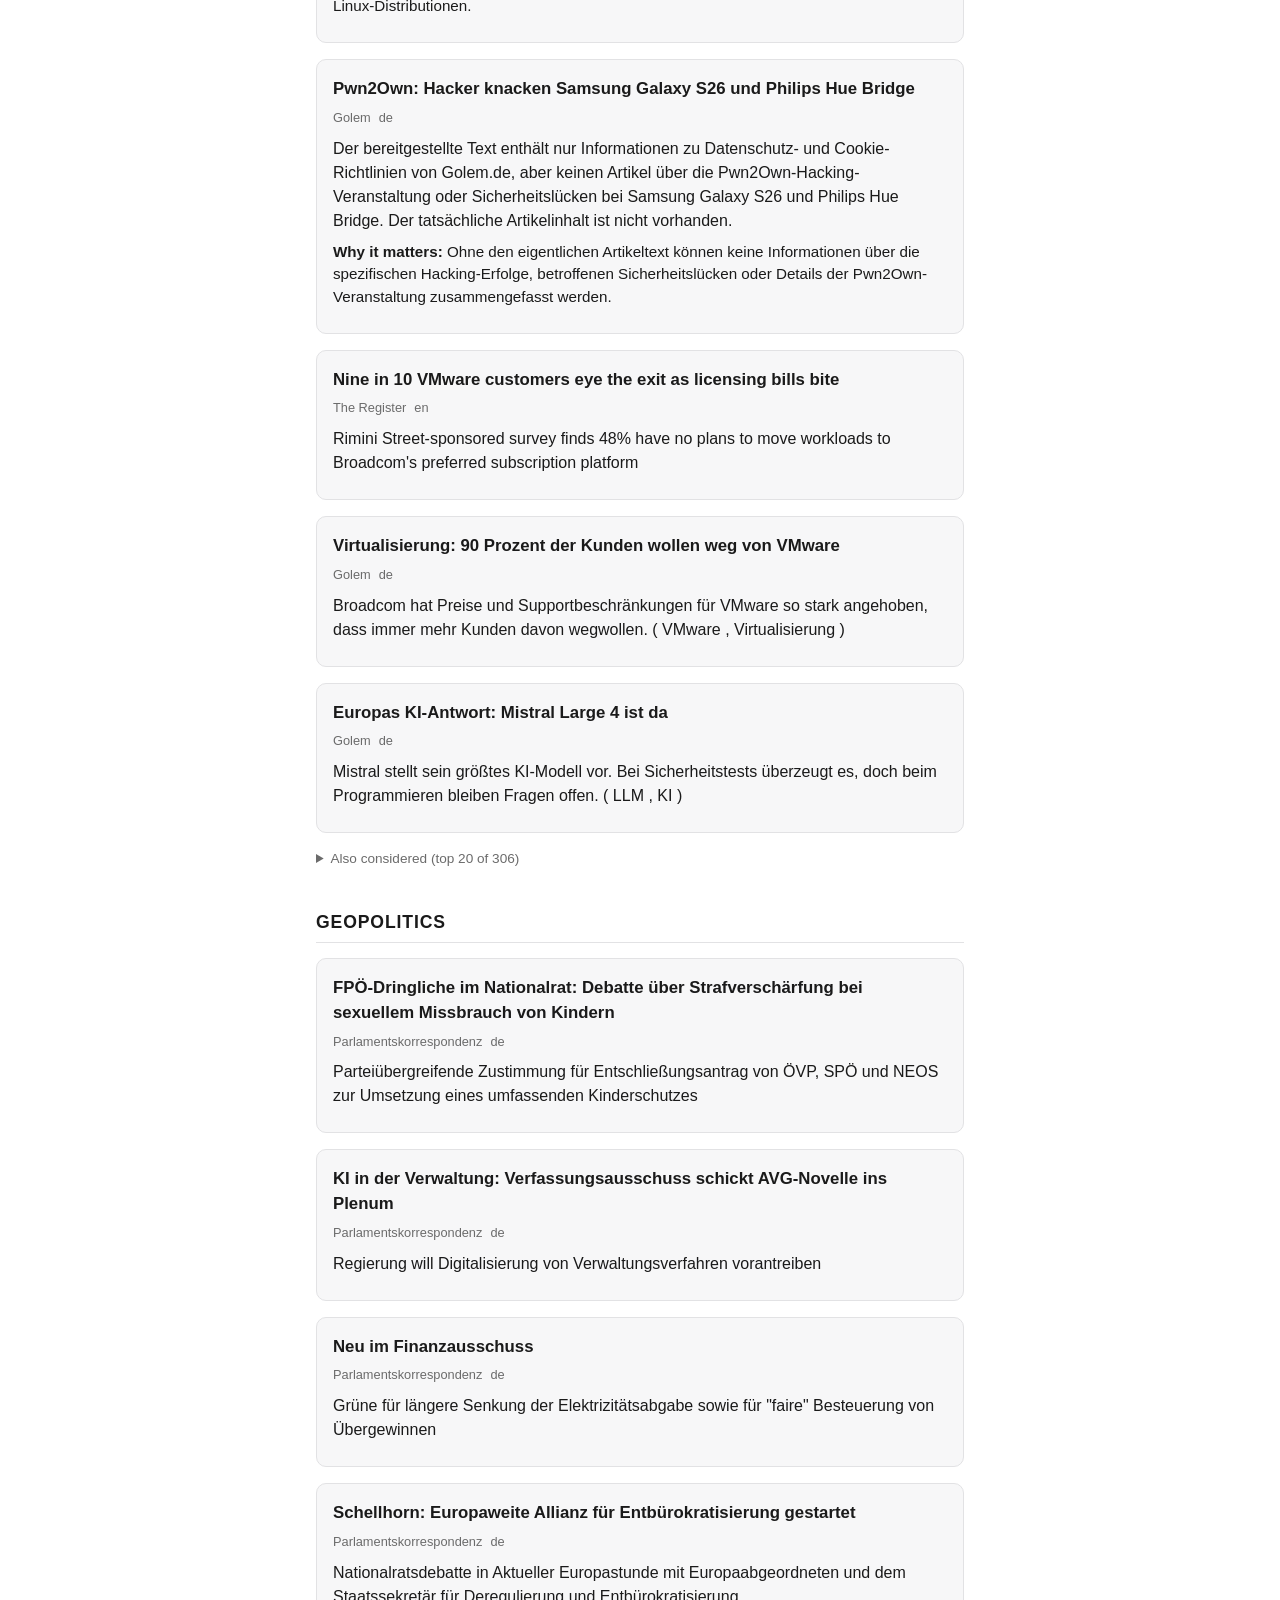
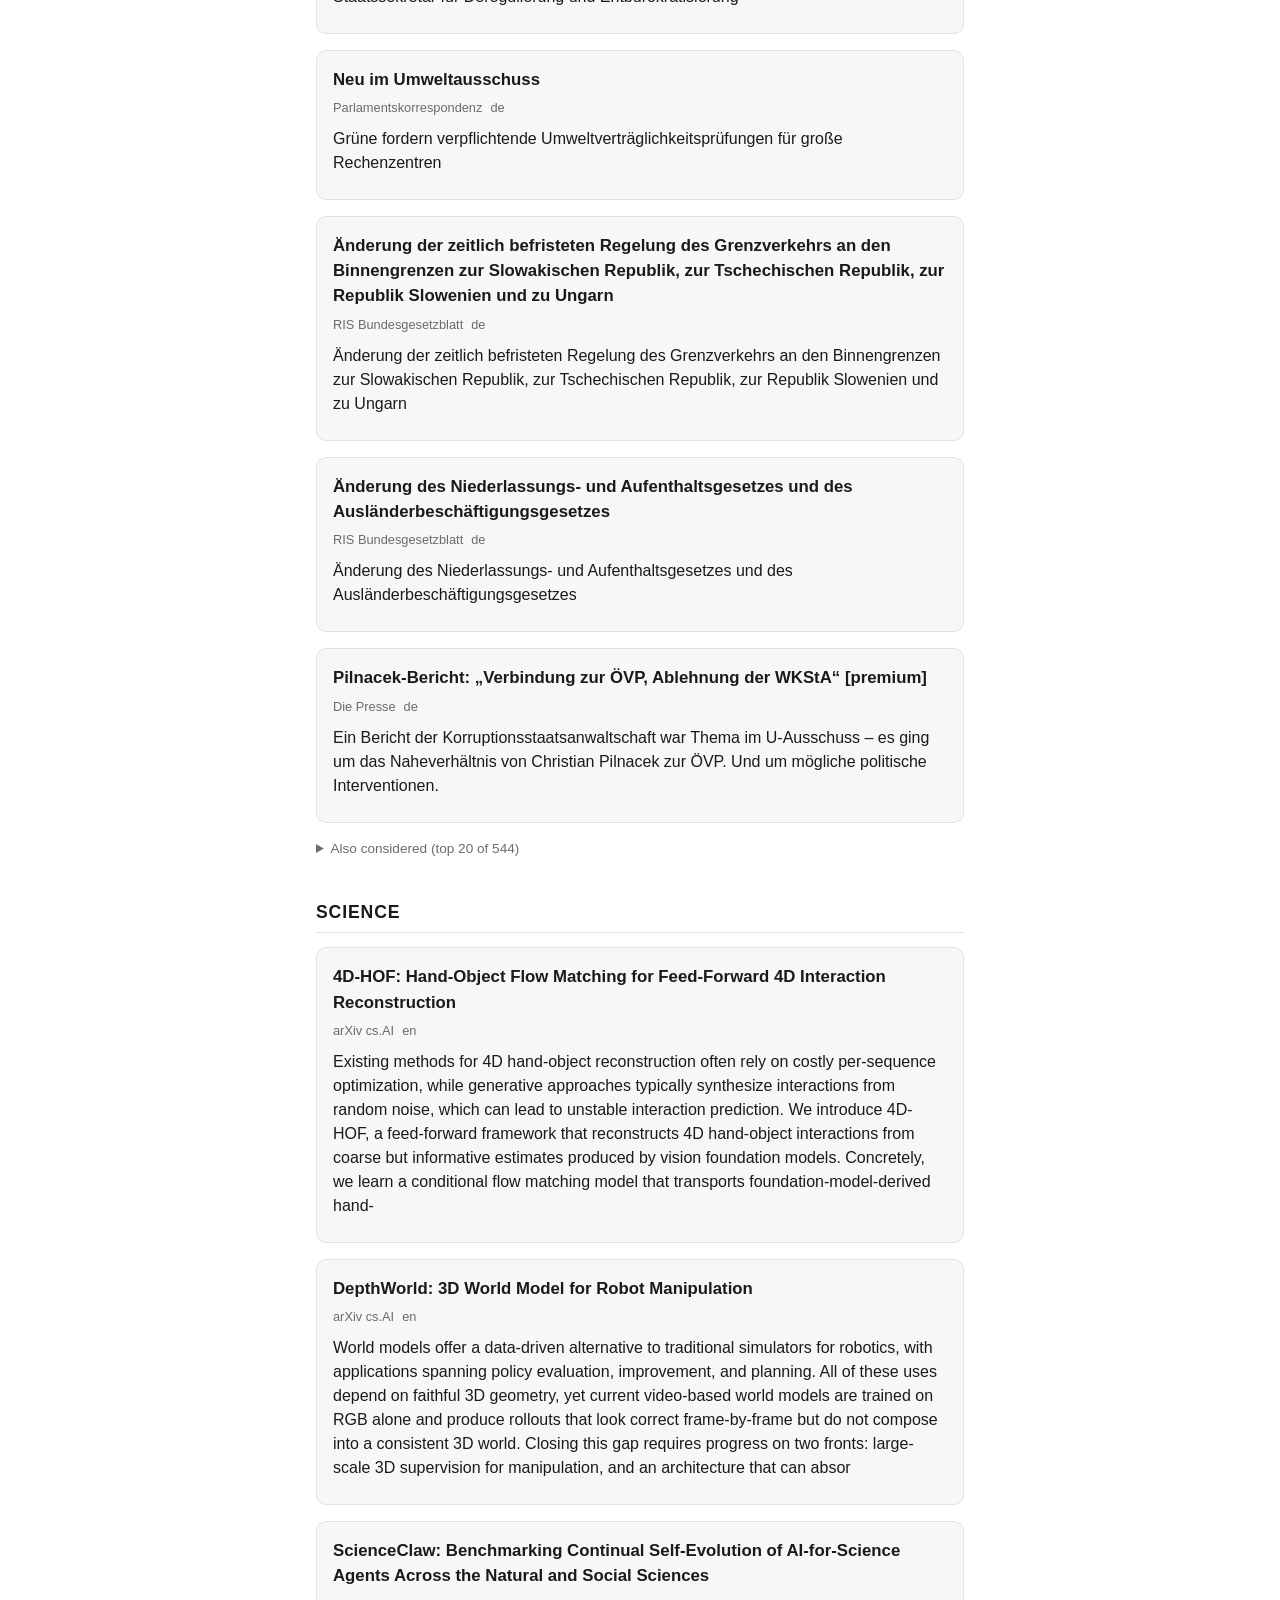
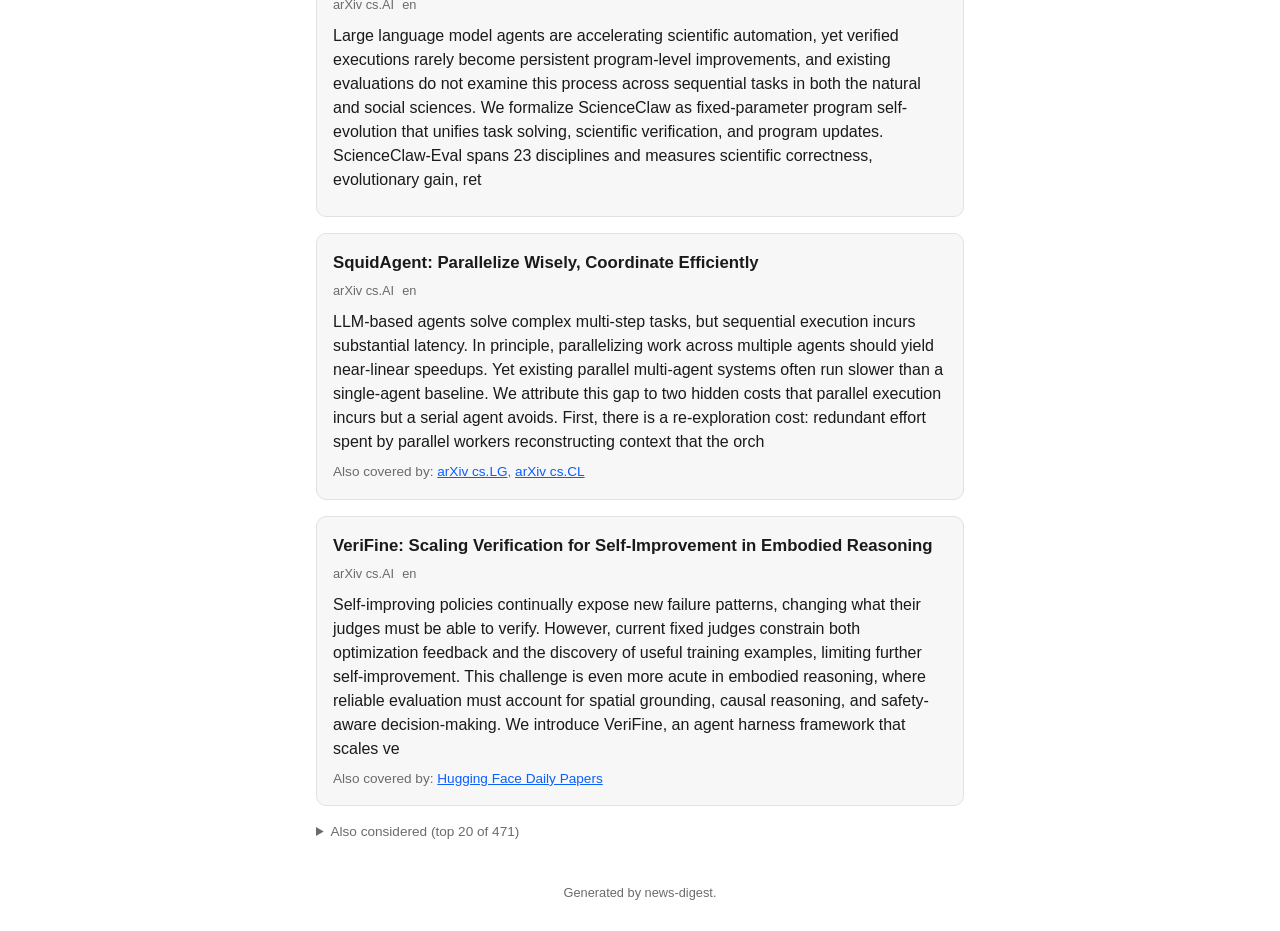
==== commit 75f94144: "deploy: eeaba4902fdc0077df7cb0b37e29e9f575e52658" ====
--- a/digest/2026-10-07.html
+++ b/digest/2026-10-07.html
@@ -15,161 +15,172 @@
   <nav><a href="../index.html">&larr; Archive</a></nav>
 </header>
 
+<section class="podcast-player">
+  <h2 class="podcast-label">&#127911; Listen to today's episode</h2>
+  <audio controls preload="none" src="../podcast/2026-10-07.mp3">
+    Your browser doesn't support inline audio. <a href="../podcast/2026-10-07.mp3">Download the episode</a> instead.
+  </audio>
+  <p class="podcast-subscribe"><a href="../feed.xml">Subscribe to the podcast</a></p>
+</section>
+
 <section class="group group-tech">
   <h2>Tech</h2>
 
   <div class="cards">
     <article class="card">
-      <h3><a href="https://arstechnica.com/security/2026/10/hackers-obtain-counterfeit-tls-certificates-for-google-and-other-large-services/">Hackers obtain counterfeit TLS certificates for Google and other large services</a></h3>
+      <h3><a href="https://lwn.net/Articles/1097198/">[$] Analyzing Rust programs with Charon</a></h3>
+      <p class="meta">
+        <span class="source">LWN.net</span>
+        <span class="lang">en</span>
+      </p>
+      <p class="summary teaser-fallback">Nadrieril is a long-time Rust contributor, and the maintainer of the rustc pattern-matching infrastructure. During his involvement with Rust, he has noticed a problem with the usability of the language: it is difficult to automatically extract information from a Rust crate for use with other tooling. The Charon project aims to fix that by providing a stable API for accessing internal information from the Rust compiler.</p>
+    </article>
+    <article class="card">
+      <h3><a href="https://www.golem.de/news/goldenes-trump-phone-hacker-veroeffentlichen-kundendaten-von-trump-mobile-2610-213834.html">Goldenes Trump Phone: Hacker veröffentlichen Kundendaten von Trump Mobile</a></h3>
+      <p class="meta">
+        <span class="source">Golem</span>
+        <span class="lang">de</span>
+      </p>
+      <p class="summary">Der Artikel behandelt ein Sicherheitsproblem bei Trump Mobile, bei dem Hacker Kundendaten veröffentlicht haben. Die genauen Details zu den betroffenen Daten, der Anzahl der Kunden oder dem Umfang des Datenlecks sind aus dem bereitgestellten Text nicht ersichtlich, da dieser nur Informationen zum Cookie- und Tracking-System der Webseite Golem.de enthält und nicht den eigentlichen Artikel-Inhalt.</p>
+      <p class="why-it-matters"><strong>Why it matters:</strong> Datenlecks bei mobilen Diensten sind bedeutsam, da sie personenbezogene Informationen von Kunden gefährden können. Ein solcher Vorfall bei einem prominenten Service wie Trump Mobile könnte Verbrauchern zeigen, welche Sicherheitsrisiken mit der Nutzung bestimmter Anbieter verbunden sind.</p>
+    </article>
+    <article class="card">
+      <h3><a href="https://arstechnica.com/ai/2026/10/mistral-says-le-chonk-can-challenge-the-best-ai-models/">Mistral says &#34;Le Chonk&#34; can challenge the best AI models</a></h3>
       <p class="meta">
         <span class="source">Ars Technica</span>
         <span class="lang">en</span>
       </p>
-      <p class="summary teaser-fallback">Compromise of 3 domain registries allows hackers to walk off with unauthorized certs.</p>
-    </article>
-    <article class="card">
-      <h3><a href="https://www.heise.de/news/LibreOffice-und-OpenOffice-Warnung-vor-Codeschmuggel-Luecke-Updates-kommen-11477059.html?wt_mc=rss.red.ho.ho.atom.beitrag.beitrag">LibreOffice und OpenOffice: Warnung vor Codeschmuggel-Lücke, Updates kommen</a></h3>
+      <p class="summary teaser-fallback">Mistral says Le Chonk can rival top closed models while remaining open-weight.</p>
+    </article>
+    <article class="card">
+      <h3><a href="https://www.heise.de/news/Komplett-neu-in-Rust-Mold-3-0-wirft-C-ueber-Bord-11479469.html?wt_mc=rss.red.ho.ho.atom.beitrag.beitrag">Komplett neu in Rust: Mold 3.0 wirft C++ über Bord</a></h3>
       <p class="meta">
         <span class="source">Heise</span>
         <span class="lang">de</span>
       </p>
-      <p class="summary teaser-fallback">Eine Lücke betrifft LibreOffice und OpenOffice gleichermaßen. Angreifer können mit präparierten Dokumenten Code einschleusen.</p>
-    </article>
-    <article class="card">
-      <h3><a href="https://www.theregister.com/security/2026/10/07/anthropic-reconfigures-its-cool-kids-security-program/5301509">Anthropic reconfigures its cool kids security program</a></h3>
+      <p class="summary">Der Hochgeschwindigkeits-Linker Mold ist in Version 3.0 vollständig von C++ zu Rust migriert worden. Dies ist die erste vollständig in Rust geschriebene Version. Die neue Version soll direkter Ersatz für Version 2.42.1 sein und unterstützt dieselben Kommandozeilenoptionen, Zielarchitekturen und bietet die gleiche Link-Geschwindigkeit. Der Wechsel zu Rust soll Mold robuster gegenüber beschädigten Eingabedateien machen, da Rust Array- und Speichergrenzen prüft, statt zu Speicherverletzungen zu führen. Mold 3.0 nutzt Cargo als Build-System, benötigt Rust 1.95 oder neuer und ist nicht mehr von der oneTBB-Bibliothek abhängig. Die Entwickler planen, Mold zum Standard-Linker in Linux-Distributionen zu machen und arbeiten daran, die Kompatibilitätslücken zu GNU ld zu schließen, besonders bei der Unterstützung von Linker-Skripten. Kompatibilitätstests mit Gentoo-Paketen zeigten keine Regressionen.</p>
+      <p class="why-it-matters"><strong>Why it matters:</strong> Mold könnte eine wichtige Alternative zu GNU ld werden, da es Link-Vorgänge um ein Vielfaches schneller durchführt (Hunderte Millisekunden statt Sekunden oder Minuten). Die Migration zu Rust erhöht die Robustheit und Sicherheit des Linkers erheblich, da Speicherfehler durch Rusts Sicherheitsmechanismen verhindert werden. Dies macht Mold zu einer praktikableren Option für die Verwendung als Standard-Linker in Linux-Distributionen.</p>
+    </article>
+    <article class="card">
+      <h3><a href="https://www.golem.de/news/pwn2own-hacker-knacken-samsung-galaxy-s26-und-philips-hue-bridge-2610-213819.html">Pwn2Own: Hacker knacken Samsung Galaxy S26 und Philips Hue Bridge</a></h3>
+      <p class="meta">
+        <span class="source">Golem</span>
+        <span class="lang">de</span>
+      </p>
+      <p class="summary">Der bereitgestellte Text enthält nur Informationen zu Datenschutz- und Cookie-Richtlinien von Golem.de, aber keinen Artikel über die Pwn2Own-Hacking-Veranstaltung oder Sicherheitslücken bei Samsung Galaxy S26 und Philips Hue Bridge. Der tatsächliche Artikelinhalt ist nicht vorhanden.</p>
+      <p class="why-it-matters"><strong>Why it matters:</strong> Ohne den eigentlichen Artikeltext können keine Informationen über die spezifischen Hacking-Erfolge, betroffenen Sicherheitslücken oder Details der Pwn2Own-Veranstaltung zusammengefasst werden.</p>
+    </article>
+    <article class="card">
+      <h3><a href="https://www.theregister.com/virtualization/2026/10/07/nine-in-10-vmware-customers-eye-the-exit-as-licensing-bills-bite/5301591">Nine in 10 VMware customers eye the exit as licensing bills bite</a></h3>
       <p class="meta">
         <span class="source">The Register</span>
         <span class="lang">en</span>
       </p>
-      <p class="summary teaser-fallback">Company&#39;s Project Glasswing and Cyber Verification Program metamorphose into triple tier threat hunting club</p>
-    </article>
-    <article class="card">
-      <h3><a href="https://www.theregister.com/security/2026/10/06/atlassian-warns-of-critical-file-access-flaw-in-its-datacenter-products/5301284">Atlassian warns of critical file access flaw in its datacenter products</a></h3>
-      <p class="meta">
-        <span class="source">The Register</span>
-        <span class="lang">en</span>
-      </p>
-      <p class="summary teaser-fallback">Tells users ‘action required’ – but maybe don’t make that action a Jira ticket, because it has this bug</p>
-    </article>
-    <article class="card">
-      <h3><a href="https://www.heise.de/news/Post-Quanten-Krypto-BSI-besorgt-ueber-McEliece-11473897.html?wt_mc=rss.red.ho.ho.atom.beitrag.beitrag">Post-Quanten-Krypto: BSI besorgt über McEliece</a></h3>
-      <p class="meta">
-        <span class="source">Heise</span>
-        <span class="lang">de</span>
-      </p>
-      <p class="summary teaser-fallback">Das BSI hat Forschungsergebnisse zu einem der ältesten quantensicheren Kryptoverfahren analysiert und rät vom Einsatz ab – zumindest für neue Projekte.</p>
-    </article>
-    <article class="card">
-      <h3><a href="https://www.theregister.com/offbeat/2026/10/06/security-researcher-claims-they-found-kvm-guest-host-escape-flaw/5301267">Security researcher claims they found KVM guest-host escape flaw</a></h3>
-      <p class="meta">
-        <span class="source">The Register</span>
-        <span class="lang">en</span>
-      </p>
-      <p class="summary teaser-fallback">Firecracker MicroVMs, which started at AWS, seem to be the problem</p>
-    </article>
-    <article class="card">
-      <h3><a href="https://www.theregister.com/security/2026/10/05/citrix-netscaler-security-snafus-get-even-worse-amid-more-0-day-reports/5301232">Citrix NetScaler security snafus get even worse amid more 0-day reports</a></h3>
-      <p class="meta">
-        <span class="source">The Register</span>
-        <span class="lang">en</span>
-      </p>
-      <p class="summary teaser-fallback">The new vuln, CVE-2026-88779, is a memory overflow bug that leads to denial of service</p>
-    </article>
-    <article class="card">
-      <h3><a href="https://www.heise.de/hintergrund/Minion-Router-Kevin-und-Bob-Cooles-Gadget-oder-Finger-weg-11477871.html?wt_mc=rss.red.ho.ho.atom.beitrag.beitrag">Minion-Router Kevin &amp; Bob: Deshalb sollten Sie die Finger davon lassen</a></h3>
-      <p class="meta">
-        <span class="source">Heise</span>
-        <span class="lang">de</span>
-      </p>
-      <p class="summary teaser-fallback">Die gelben Minion-Router gehen viral. In „Kevin“ und „Bob“ stecken ordentliche Komponenten, aber sie kommen auch mit Sicherheitslücken und fehlenden Updates.</p>
+      <p class="summary teaser-fallback">Rimini Street-sponsored survey finds 48% have no plans to move workloads to Broadcom&#39;s preferred subscription platform</p>
+    </article>
+    <article class="card">
+      <h3><a href="https://www.golem.de/news/virtualisierung-90-prozent-der-kunden-wollen-weg-von-vmware-2610-213814.html">Virtualisierung: 90 Prozent der Kunden wollen weg von VMware</a></h3>
+      <p class="meta">
+        <span class="source">Golem</span>
+        <span class="lang">de</span>
+      </p>
+      <p class="summary teaser-fallback">Broadcom hat Preise und Supportbeschränkungen für VMware so stark angehoben, dass immer mehr Kunden davon wegwollen. ( VMware , Virtualisierung )</p>
+    </article>
+    <article class="card">
+      <h3><a href="https://www.golem.de/news/europas-ki-antwort-mistral-large-4-ist-da-2610-213807.html">Europas KI-Antwort: Mistral Large 4 ist da</a></h3>
+      <p class="meta">
+        <span class="source">Golem</span>
+        <span class="lang">de</span>
+      </p>
+      <p class="summary teaser-fallback">Mistral stellt sein größtes KI-Modell vor. Bei Sicherheitstests überzeugt es, doch beim Programmieren bleiben Fragen offen. ( LLM , KI )</p>
     </article>
   </div>
 
   <details class="also-considered">
     <summary>
       Also considered
-      (top 20 of 318)
+      (top 20 of 306)
     </summary>
     <ul>
       <li>
-        <a href="https://www.heise.de/news/Warnung-vor-Angriffen-auf-Zammad-und-Citrix-NetScaler-11475555.html?wt_mc=rss.red.ho.ho.atom.beitrag.beitrag">CISA warnt vor Angriffen auf Zammad und Citrix NetScaler</a>
-        &mdash; score 18.0: CISA warning about active exploitation of software vulnerabilities is critical security alert for developers.
-      </li>
-      <li>
-        <a href="https://www.heise.de/news/Netscaler-Admins-aufgepasst-Zero-Day-verursacht-Crashes-und-Codeausfuehrung-11474971.html?wt_mc=rss.red.ho.ho.atom.beitrag.beitrag">Citrix Netscaler aktualisieren! Zero-Day verursacht Crashes und Codeausführung</a>
-        &mdash; score 18.0: Citrix NetScaler zero-day with widespread impacts is critical security vulnerability requiring immediate patching.
-      </li>
-      <li>
-        <a href="https://www.heise.de/blog/Werkzeugwahl-Teil-1-Wenn-Agenten-schreiben-verlieren-Sprachen-an-Bedeutung-11473479.html?wt_mc=rss.red.ho.ho.atom.beitrag.beitrag">Werkzeugwahl, Teil 1: Wenn Agenten schreiben, verlieren Sprachen an Bedeutung</a>
-        &mdash; score 18.0: Discusses programming language choice and AI agents writing code in Rust—highly relevant to software engineering and developer tools evolution.
-      </li>
-      <li>
-        <a href="https://www.theregister.com/security/2026/10/06/asos-app-delivers-a-data-leak-threat-instead-of-fast-fashion/5301332">Asos app delivers a data leak threat instead of fast fashion</a>
-        &mdash; score 18.0: Data leak threat notification shows security incident response in e-commerce platform.
-      </li>
-      <li>
-        <a href="https://www.theregister.com/public-sector/2026/10/07/south-korean-president-calls-for-creation-of-tools-that-stop-all-cyber-attacks/5301533">South Korean president calls for creation of tools that stop all cyber-attacks</a>
-        &mdash; score 17.8: South Korean cybersecurity framework discussion addresses national AI security policy and infrastructure.
-      </li>
-      <li>
-        <a href="https://www.heise.de/blog/Software-Testing-Testhardware-reservieren-ohne-dass-Kollegen-dazwischenfunken-11477507.html?wt_mc=rss.red.ho.ho.atom.beitrag.beitrag">Software Testing: Testhardware reservieren, ohne dass Kollegen dazwischenfunken?</a>
-        &mdash; score 17.8: Hardware-in-the-loop testing and open-source test infrastructure directly relevant to developer tools and testing practices.
+        <a href="https://www.theregister.com/security/2026/10/07/fortibleed-still-a-bleeding-nuisance-as-fbi-confirms-ongoing-attacks/5301585">FortiBleed still a bleeding nuisance as FBI confirms ongoing attacks</a>
+        &mdash; score 19.7: FortiBleed security vulnerability continued exploitation shows critical infrastructure security threats.
+      </li>
+      <li>
+        <a href="https://www.golem.de/news/fehlersuche-per-ki-ibm-und-red-hat-finden-mehr-als-400-bugs-in-java-code-2610-213801.html">Fehlersuche per KI: IBM und Red Hat finden mehr als 400 Bugs in Java Code</a>
+        &mdash; score 19.7: IBM and Red Hat AI agents finding bugs in open-source software shows practical security application.
+      </li>
+      <li>
+        <a href="https://www.theregister.com/software/2026/10/07/cosmic-shuts-the-door-on-ai-code-as-gnome-debates-letting-bug-reports-in/5301141">COSMIC shuts the door on AI code as GNOME debates letting bug reports in</a>
+        &mdash; score 19.6: Linux desktop community governance debate on AI-generated code shows important open-source policy issues.
+      </li>
+      <li>
+        <a href="https://www.heise.de/news/Jetzt-aktualisieren-Atlassian-warnt-vor-kritischer-Data-Center-Luecke-11478707.html?wt_mc=rss.red.ho.ho.atom.beitrag.beitrag">Jetzt aktualisieren! Atlassian warnt vor kritischer Data-Center-Lücke</a>
+        &mdash; score 19.5: Critical Atlassian data center security vulnerability requires immediate developer attention and patch management.
+      </li>
+      <li>
+        <a href="https://www.theregister.com/ai-and-ml/2026/10/06/european-ai-flag-bearer-mistrals-new-open-weights-model-is-le-chonk/5301443">European AI flag bearer Mistral&#39;s new open weights model is &#39;Le Chonk&#39;</a>
+        &mdash; score 18.8: Mistral&#39;s Le Chonk open-weight model represents significant European AI development milestone.
+      </li>
+      <li>
+        <a href="https://www.theregister.com/security/2026/10/06/trump-mobile-customers-data-dumped-and-some-never-even-received-their-gold-device/5301433">Trump Mobile customers&#39; data dumped - and some never even received their gold device</a>
+        &mdash; score 18.8: Trump Mobile customer data breach demonstrates critical authentication and security failures.
+      </li>
+      <li>
+        <a href="https://www.heise.de/news/Mistral-Large-4-Der-LLM-Brocken-aus-der-EU-will-zur-Konkurrenz-aufschliessen-11478121.html?wt_mc=rss.red.ho.ho.atom.beitrag.beitrag">Mistral Large 4: Der LLM-Brocken aus der EU will zur Konkurrenz aufschließen</a>
+        &mdash; score 18.7: Mistral Large 4 large language model showcases European AI competition and open-weight model development.
+      </li>
+      <li>
+        <a href="https://arstechnica.com/information-technology/2026/10/operational-complexity-a-top-barrier-for-vmware-migrations-survey/">Licensing costs driving 90 percent of VMware users to explore options: Survey</a>
+        &mdash; score 18.5: VMware licensing crisis shows major enterprise software market disruption and customer exodus.
+      </li>
+      <li>
+        <a href="https://www.heise.de/news/KI-aus-Deutschland-Aleph-Alpha-stellt-Open-Weight-Modell-Kolibri-vor-11477451.html?wt_mc=rss.red.ho.ho.atom.beitrag.beitrag">KI aus Deutschland: Aleph Alpha stellt Open-Weight-Modell Kolibri vor</a>
+        &mdash; score 18.3: German AI startup Aleph Alpha&#39;s open-weight Kolibri model shows European AI development and on-premise deployment.
       </li>
       <li>
         <a href="https://www.heise.de/news/Pythons-Rust-Plan-11477079.html?wt_mc=rss.red.ho.ho.atom.beitrag.beitrag">Pythons Rust-Plan</a>
-        &mdash; score 17.7: Python potentially adopting Rust for implementation is major language/engineering infrastructure decision.
+        &mdash; score 18.2: Python&#39;s planned Rust migration represents major programming language infrastructure evolution.
       </li>
       <li>
         <a href="https://www.heise.de/news/Diese-Daten-geben-ChatGPT-Gemini-Claude-und-Co-ueber-uns-an-Dritte-11476698.html?wt_mc=rss.red.ho.ho.atom.beitrag.beitrag">Sogar Chatverläufe: KI-Anbieter geben Daten ihrer Nutzer weiter</a>
-        &mdash; score 17.6: Study on AI provider data sharing practices addresses critical security and privacy implications of AI services.
-      </li>
-      <li>
-        <a href="https://www.heise.de/news/Snapdragon-Qualcomm-verklagt-ARM-wegen-Vertragsbruchs-11476898.html?wt_mc=rss.red.ho.ho.atom.beitrag.beitrag">Snapdragon: Qualcomm verklagt ARM wegen Vertragsbruchs</a>
-        &mdash; score 17.5: Intellectual property dispute between major semiconductor companies addresses critical industry contracts and conflicts.
-      </li>
-      <li>
-        <a href="https://arstechnica.com/ai/2026/10/openai-will-watermark-chatgpt-outputs-by-default-but-only-in-the-eu/">OpenAI will watermark ChatGPT outputs by default—but only in the EU</a>
-        &mdash; score 17.5: AI output watermarking implementation addresses authenticity and regulatory compliance for AI-generated content.
-      </li>
-      <li>
-        <a href="https://www.golem.de/news/anzeige-zero-trust-fuer-microsoft-365-systematisch-umsetzen-2610-213235.html">Anzeige: Zero Trust für Microsoft 365 systematisch umsetzen</a>
-        &mdash; score 17.3: Zero Trust security architecture workshop directly addresses enterprise security practices.
-      </li>
-      <li>
-        <a href="https://www.theregister.com/ai-and-ml/2026/10/06/european-ai-flag-bearer-mistrals-new-open-weights-model-is-le-chonk/5301443">European AI flag bearer Mistral&#39;s new open weights model is &#39;Le Chonk&#39;</a>
-        &mdash; score 17.3: Mistral Large 4 open-weight model release shows European AI competition in LLM space.
-      </li>
-      <li>
-        <a href="https://arstechnica.com/security/2026/10/vulnerability-in-agents-from-google-and-others-exposes-structural-flaw-in-mcp/">MCP for agent-to-agent comms may be the riskiest protocol you&#39;ve never heard of</a>
-        &mdash; score 17.2: Model Context Protocol agent-to-agent security risks addresses emerging AI infrastructure security concerns.
+        &mdash; score 18.1: Study on AI vendor data sharing practices addresses critical privacy and security concerns for AI platforms.
       </li>
       <li>
         <a href="https://www.heise.de/news/Ausfall-bei-GitHub-Actions-Pages-und-Abrechnung-gestoert-11476876.html?wt_mc=rss.red.ho.ho.atom.beitrag.beitrag">Ausfall bei GitHub: Actions, Pages und Abrechnung gestört</a>
-        &mdash; score 17.2: GitHub CI/CD service outage directly impacts developer tools and automated deployment workflows.
-      </li>
-      <li>
-        <a href="https://www.heise.de/news/Mistral-Large-4-Der-LLM-Brocken-aus-der-EU-will-zur-Konkurrenz-aufschliessen-11478121.html?wt_mc=rss.red.ho.ho.atom.beitrag.beitrag">Mistral Large 4: Der LLM-Brocken aus der EU will zur Konkurrenz aufschließen</a>
-        &mdash; score 17.2: Mistral Large 4 LLM release is major AI industry development with EU company focus.
-      </li>
-      <li>
-        <a href="https://www.theregister.com/ai-and-ml/2026/10/05/cohere-offers-to-put-agents-in-lockdown-mode-with-strict-acls/5301219">Cohere offers to put agents in lockdown mode with strict ACLs</a>
-        &mdash; score 17.1: AI agent access control framework demonstrates security-first approach to agentic AI systems.
-      </li>
-      <li>
-        <a href="https://www.golem.de/news/ki-sicherheitsfilter-claude-tagebuch-fuehrt-zu-polizeieinsatz-und-verhaftung-2610-213774.html">KI-Sicherheitsfilter: Claude-Tagebuch führt zu Polizeieinsatz und Verhaftung</a>
-        &mdash; score 17.1: AI safety filtering and law enforcement integration raises critical issues in AI system design and liability.
-      </li>
-      <li>
-        <a href="https://www.theregister.com/ai-and-ml/2026/10/05/get-rid-of-apples-ai-bloatware-and-reclaim-12-gb-of-storage-with-this-open-source-tool/5301213">Get rid of Apple&#39;s AI bloatware and reclaim 12 GB of storage with this open source tool</a>
-        &mdash; score 17.0: Open-source tool removing Apple Intelligence bloatware shows community tooling for system customization.
-      </li>
-      <li>
-        <a href="https://www.heise.de/news/IBM-Bob-COBOL-trifft-KI-ohne-Umweg-ueber-die-Cloud-11475819.html?wt_mc=rss.red.ho.ho.atom.beitrag.beitrag">IBM Bob: COBOL trifft KI – ohne Umweg über die Cloud</a>
-        &mdash; score 17.0: IBM Bob self-hosted AI development tool enables on-premises AI code assistance.
+        &mdash; score 18.0: GitHub Actions outage significantly impacts CI/CD infrastructure critical to software development.
+      </li>
+      <li>
+        <a href="https://www.heise.de/news/Existenzielle-Gefahr-Flut-an-KI-generierten-Einreichungen-bedroht-arXiv-11476115.html?wt_mc=rss.red.ho.ho.atom.beitrag.beitrag">Existenzielle Gefahr: Flut an KI-generierten Einreichungen bedroht arXiv</a>
+        &mdash; score 18.0: AI-generated research flood on arXiv highlights critical challenges in managing AI content quality.
       </li>
       <li>
         <a href="https://www.heise.de/news/Nach-Muse-Auch-ChatGPT-App-fuer-macOS-war-angreifbar-11475385.html?wt_mc=rss.red.ho.ho.atom.beitrag.beitrag">ChatGPT-App für macOS: Angreifer konnten sensible Daten einsehen – wie bei Muse</a>
-        &mdash; score 17.0: Security vulnerability in OpenAI macOS app demonstrates application security risks in AI tools.
+        &mdash; score 18.0: macOS security vulnerability in ChatGPT app shows critical AI tool security risks.
+      </li>
+      <li>
+        <a href="https://www.theregister.com/security/2026/10/05/fbi-confirms-multiple-arrests-related-to-shinyhunters-hack/5301178">FBI confirms &#39;multiple&#39; arrests related to ShinyHunters hack</a>
+        &mdash; score 18.0: FBI arrests related to ShinyHunters hack show law enforcement response to major cyber crimes.
+      </li>
+      <li>
+        <a href="https://www.theregister.com/os-platforms/2026/10/05/debians-latest-kernel-security-update-has-1313-reasons-to-patch/5301124">Debian&#39;s latest kernel security update has 1,313 reasons to patch</a>
+        &mdash; score 18.0: AI-assisted kernel security patching at scale shows challenges in modern Linux maintenance.
+      </li>
+      <li>
+        <a href="https://www.theregister.com/ai-and-ml/2026/10/07/sponsored-when-one-datacenter-is-no-longer-enough/5301030">When one datacenter is no longer enough</a>
+        &mdash; score 18.0: Multi-datacenter AI training networking infrastructure represents critical distributed systems challenges.
+      </li>
+      <li>
+        <a href="https://www.golem.de/news/30-milliarden-us-dollar-spacexai-will-ueber-anleihen-geld-fuer-neue-nvidia-gpus-erhalten-2610-213833.html">30 Milliarden US-Dollar: SpaceXAI will über Anleihen Geld für neue Nvidia-GPUs erhalten</a>
+        &mdash; score 18.0: SpaceX AI infrastructure financing shows massive investment in AI compute resources.
+      </li>
+      <li>
+        <a href="https://www.golem.de/news/skills-intelligence-sap-zahlt-fuer-techwolf-hunderte-millionen-euro-2610-213828.html">Skills Intelligence: SAP zahlt für Techwolf &#34;Hunderte Millionen Euro&#34;</a>
+        &mdash; score 17.9: SAP&#39;s acquisition of Techwolf demonstrates enterprise AI talent and skills intelligence tools.
+      </li>
+      <li>
+        <a href="https://arstechnica.com/ai/2026/10/google-rolls-out-improved-synthid-ai-content-detector-now-available-globally/">Google rolls out improved SynthID AI content detector, now available globally</a>
+        &mdash; score 17.9: Google&#39;s improved SynthID detector for AI-generated content addresses authenticity verification tools.
       </li>
     </ul>
   </details>
@@ -179,156 +190,156 @@
 
   <div class="cards">
     <article class="card">
-      <h3><a href="https://www.parlament.gv.at/aktuelles/pk/jahr_2026/pk0913">Gesundheitsausschuss vertagt Oppositionsanträge zur Medikamentenversorgung und zum Kostenersatz von Abnehmspritzen</a></h3>
+      <h3><a href="https://www.parlament.gv.at/aktuelles/pk/jahr_2026/pk0843">FPÖ-Dringliche im Nationalrat: Debatte über Strafverschärfung bei sexuellem Missbrauch von Kindern</a></h3>
       <p class="meta">
         <span class="source">Parlamentskorrespondenz</span>
         <span class="lang">de</span>
       </p>
-      <p class="summary teaser-fallback">Weitere Forderungen: Mehr Mittel für Gesundheitsvorsorge sowie Weiterentwicklung der Sanitäterausbildung</p>
-    </article>
-    <article class="card">
-      <h3><a href="https://www.parlament.gv.at/aktuelles/pk/jahr_2026/pk0892">Politikwissenschafterin Ermela Gianna untersucht das Verständnis von politischer Repräsentation</a></h3>
+      <p class="summary teaser-fallback">Parteiübergreifende Zustimmung für Entschließungsantrag von ÖVP, SPÖ und NEOS zur Umsetzung eines umfassenden Kinderschutzes</p>
+    </article>
+    <article class="card">
+      <h3><a href="https://www.parlament.gv.at/aktuelles/pk/jahr_2026/pk0824">KI in der Verwaltung: Verfassungsausschuss schickt AVG-Novelle ins Plenum</a></h3>
       <p class="meta">
         <span class="source">Parlamentskorrespondenz</span>
         <span class="lang">de</span>
       </p>
-      <p class="summary teaser-fallback">Neues Forschungsjahr im Parlament hat begonnen</p>
-    </article>
-    <article class="card">
-      <h3><a href="https://www.parlament.gv.at/aktuelles/pk/jahr_2026/pk0881">Entschließung zum Schutz vor unseriösem Goldhandel</a></h3>
+      <p class="summary teaser-fallback">Regierung will Digitalisierung von Verwaltungsverfahren vorantreiben</p>
+    </article>
+    <article class="card">
+      <h3><a href="https://www.parlament.gv.at/aktuelles/pk/jahr_2026/pk0873">Neu im Finanzausschuss</a></h3>
       <p class="meta">
         <span class="source">Parlamentskorrespondenz</span>
         <span class="lang">de</span>
       </p>
-      <p class="summary teaser-fallback">Oppositionsanliegen im Konsumentenschutzausschuss vertagt</p>
-    </article>
-    <article class="card">
-      <h3><a href="https://www.parlament.gv.at/aktuelles/pk/jahr_2026/pk0869">Neu im Ausschuss für Menschenrechte und Volksanwaltschaft</a></h3>
+      <p class="summary teaser-fallback">Grüne für längere Senkung der Elektrizitätsabgabe sowie für &#34;faire&#34; Besteuerung von Übergewinnen</p>
+    </article>
+    <article class="card">
+      <h3><a href="https://www.parlament.gv.at/aktuelles/pk/jahr_2026/pk0838">Schellhorn: Europaweite Allianz für Entbürokratisierung gestartet</a></h3>
       <p class="meta">
         <span class="source">Parlamentskorrespondenz</span>
         <span class="lang">de</span>
       </p>
-      <p class="summary teaser-fallback">FPÖ-Initiative: Schutz christlicher Minderheiten als Voraussetzung für Entwicklungshilfe</p>
-    </article>
-    <article class="card">
-      <h3><a href="https://www.parlament.gv.at/aktuelles/pk/jahr_2026/pk0862">Neu im Verkehrsausschuss</a></h3>
+      <p class="summary teaser-fallback">Nationalratsdebatte in Aktueller Europastunde mit Europaabgeordneten und dem Staatssekretär für Deregulierung und Entbürokratisierung</p>
+    </article>
+    <article class="card">
+      <h3><a href="https://www.parlament.gv.at/aktuelles/pk/jahr_2026/pk0816">Neu im Umweltausschuss</a></h3>
       <p class="meta">
         <span class="source">Parlamentskorrespondenz</span>
         <span class="lang">de</span>
       </p>
-      <p class="summary teaser-fallback">Grüne fordern Sicherung von Mikromobilität im ländlichen Raum mit Übergangsbestimmungen für E-Scooter</p>
-    </article>
-    <article class="card">
-      <h3><a href="https://www.parlament.gv.at/aktuelles/pk/jahr_2026/pk0857">Neu im Sozialausschuss</a></h3>
-      <p class="meta">
-        <span class="source">Parlamentskorrespondenz</span>
-        <span class="lang">de</span>
-      </p>
-      <p class="summary teaser-fallback">Grüne fordern Überarbeitung und Vereinheitlichung der Einstufungsverordnung zum Bundespflegegeldgesetz</p>
-    </article>
-    <article class="card">
-      <h3><a href="https://www.parlament.gv.at/aktuelles/pk/jahr_2026/pk0855">Neu im Wissenschaftsausschuss</a></h3>
-      <p class="meta">
-        <span class="source">Parlamentskorrespondenz</span>
-        <span class="lang">de</span>
-      </p>
-      <p class="summary teaser-fallback">Anträge zu Universitäten und Hochschulen, Impfstoffforschung und Aufklärung über KI-gestützte Cyberkriminalität</p>
-    </article>
-    <article class="card">
-      <h3><a href="https://www.parlament.gv.at/aktuelles/pk/jahr_2026/pk0854">Neu im Tourismusausschuss</a></h3>
-      <p class="meta">
-        <span class="source">Parlamentskorrespondenz</span>
-        <span class="lang">de</span>
-      </p>
-      <p class="summary teaser-fallback">FPÖ will Genehmigungen für Kleinsaunen erleichtern, Grüne wollen Wasserversorgung der Schutzhütten sichern</p>
+      <p class="summary teaser-fallback">Grüne fordern verpflichtende Umweltverträglichkeitsprüfungen für große Rechenzentren</p>
+    </article>
+    <article class="card">
+      <h3><a href="https://www.ris.bka.gv.at/eli/bgbl/II/2026/275/20260915">Änderung der zeitlich befristeten Regelung des Grenzverkehrs an den Binnengrenzen zur Slowakischen Republik, zur Tschechischen Republik, zur Republik Slowenien und zu Ungarn</a></h3>
+      <p class="meta">
+        <span class="source">RIS Bundesgesetzblatt</span>
+        <span class="lang">de</span>
+      </p>
+      <p class="summary teaser-fallback">Änderung der zeitlich befristeten Regelung des Grenzverkehrs an den Binnengrenzen zur Slowakischen Republik, zur Tschechischen Republik, zur Republik Slowenien und zu Ungarn</p>
+    </article>
+    <article class="card">
+      <h3><a href="https://www.ris.bka.gv.at/eli/bgbl/I/2026/81/20260806">Änderung des Niederlassungs- und Aufenthaltsgesetzes und des Ausländerbeschäftigungsgesetzes</a></h3>
+      <p class="meta">
+        <span class="source">RIS Bundesgesetzblatt</span>
+        <span class="lang">de</span>
+      </p>
+      <p class="summary teaser-fallback">Änderung des Niederlassungs- und Aufenthaltsgesetzes und des Ausländerbeschäftigungsgesetzes</p>
+    </article>
+    <article class="card">
+      <h3><a href="https://www.diepresse.com/41334563/pilnacek-bericht-verbindung-zur-oevp-ablehnung-der-wksta">Pilnacek-Bericht: „Verbindung zur ÖVP, Ablehnung der WKStA“ [premium]</a></h3>
+      <p class="meta">
+        <span class="source">Die Presse</span>
+        <span class="lang">de</span>
+      </p>
+      <p class="summary teaser-fallback">Ein Bericht der Korruptionsstaatsanwaltschaft war Thema im U-Ausschuss – es ging um das Naheverhältnis von Christian Pilnacek zur ÖVP. Und um mögliche politische Interventionen.</p>
     </article>
   </div>
 
   <details class="also-considered">
     <summary>
       Also considered
-      (top 20 of 547)
+      (top 20 of 544)
     </summary>
     <ul>
       <li>
-        <a href="https://www.parlament.gv.at/aktuelles/pk/jahr_2026/pk0905">Neu im Wirtschaftsausschuss</a>
-        &mdash; score 15.0: ranking unavailable, neutral fallback score
-      </li>
-      <li>
-        <a href="https://www.parlament.gv.at/aktuelles/pk/jahr_2026/pk0907">Sicherheitsuntersuchungsstelle des Bundes: Leichter Anstieg der Zwischenfälle in der Zivilluftfahrt 2025</a>
-        &mdash; score 15.0: ranking unavailable, neutral fallback score
-      </li>
-      <li>
-        <a href="https://www.parlament.gv.at/aktuelles/pk/jahr_2026/pk0895">Neu im Gesundheitsausschuss</a>
-        &mdash; score 15.0: ranking unavailable, neutral fallback score
-      </li>
-      <li>
-        <a href="https://www.parlament.gv.at/aktuelles/pk/jahr_2026/pk0891">Österreich konnte seinen Platz unter den Strong Innovators behaupten</a>
-        &mdash; score 15.0: ranking unavailable, neutral fallback score
-      </li>
-      <li>
-        <a href="https://www.parlament.gv.at/aktuelles/pk/jahr_2026/pk0887">Diskriminierung: Starker Anstieg an Fällen bei der Gleichbehandlungsanwaltschaft</a>
-        &mdash; score 15.0: ranking unavailable, neutral fallback score
-      </li>
-      <li>
-        <a href="https://www.parlament.gv.at/aktuelles/pk/jahr_2026/pk0886">Neu im Landwirtschaftsausschuss</a>
-        &mdash; score 15.0: ranking unavailable, neutral fallback score
-      </li>
-      <li>
-        <a href="https://www.parlament.gv.at/aktuelles/pk/jahr_2026/pk0884">Bundesrat fixiert in Sondersitzung erweiterte Spritpreisbremse</a>
-        &mdash; score 15.0: ranking unavailable, neutral fallback score
-      </li>
-      <li>
-        <a href="https://www.parlament.gv.at/aktuelles/pk/jahr_2026/pk0879">Ab Oktober in Kraft: E-Mopeds, Paketsteuer, Eltern-Kind-Pass, Psychotherapie</a>
-        &mdash; score 15.0: ranking unavailable, neutral fallback score
-      </li>
-      <li>
-        <a href="https://www.parlament.gv.at/aktuelles/pk/jahr_2026/pk0861">Neu im Finanzausschuss</a>
-        &mdash; score 15.0: ranking unavailable, neutral fallback score
-      </li>
-      <li>
-        <a href="https://www.parlament.gv.at/aktuelles/pk/jahr_2026/pk0851">Neu im Konsumentenschutzausschuss</a>
-        &mdash; score 15.0: ranking unavailable, neutral fallback score
-      </li>
-      <li>
-        <a href="https://www.parlament.gv.at/aktuelles/pk/jahr_2026/pk0909">5. Oktober 1911: Schüsse im Parlament</a>
-        &mdash; score 15.0: ranking unavailable, neutral fallback score
-      </li>
-      <li>
-        <a href="https://www.ris.bka.gv.at/eli/bgbl/II/2026/291/20261002">Universitätsbibliothekspersonal-Ausbildungsverordnung</a>
-        &mdash; score 15.0: ranking unavailable, neutral fallback score
-      </li>
-      <li>
-        <a href="https://www.ris.bka.gv.at/eli/bgbl/I/2026/83/20261001">Genehmigung des Bundesrechnungsabschlusses für das Jahr 2025</a>
-        &mdash; score 15.0: ranking unavailable, neutral fallback score
+        <a href="https://www.diepresse.com/41333532/maturapruefungen-werden-heuer-wieder-staerker-gewichtet">Maturaprüfungen werden heuer wieder stärker gewichtet</a>
+        &mdash; score 19.9: Austrian education law changes to matura exams and assessment criteria, directly relevant to education regulation.
+      </li>
+      <li>
+        <a href="https://www.nzz.ch/deutschland/politik/der-ehemalige-bnd-chef-august-hanning-kommt-in-u-haft-ld.10027154">August Hanning: Der Geheimnishüter, der selbst zum Verdachtsfall wurde</a>
+        &mdash; score 19.8: German BND chief detention on espionage charges, directly relevant to EU security and rule of law.
+      </li>
+      <li>
+        <a href="https://www.diepresse.com/41333673/helfer-fuer-die-oevp-pilnacek-laptop-wieder-thema-im-u-ausschuss">„Helfer für die ÖVP“: Pilnacek-Laptop wieder Thema im U-Ausschuss</a>
+        &mdash; score 19.6: Parliamentary investigation continuing on prosecutor misconduct, directly relevant to Austrian justice oversight.
+      </li>
+      <li>
+        <a href="https://www.diepresse.com/41333034/ex-zivildiener-muessen-im-krisenfall-einruecken">Ex-Zivildiener müssen im Krisenfall einrücken [premium]</a>
+        &mdash; score 19.6: Military service reform details including re-mobilization of former conscripts, directly relevant to Austrian defense law.
+      </li>
+      <li>
+        <a href="https://www.diepresse.com/41329781/die-politik-kennt-den-ernst-der-lage-heer-braucht-milliarden-fuer-drohnen-und-luftabwehr">„Die Politik kennt den Ernst der Lage“: Heer braucht Milliarden für Drohnen- und Luftabwehr [premium]</a>
+        &mdash; score 19.3: Austrian military leader discussing security threats and budget needs, directly relevant to defense policy and EU security.
+      </li>
+      <li>
+        <a href="https://www.nzz.ch/international/nie-mehr-orban-eu-plant-schutzmassnahmen-bei-erweiterung-ld.10026887">«Nie mehr Orban»: Die EU-Kommission droht künftigen Mitgliedstaaten mit Stimmrechtsentzug bei Verstössen</a>
+        &mdash; score 19.3: EU Commission threatens voting rights suspension for new members failing standards, directly relevant to EU governance and expansion.
+      </li>
+      <li>
+        <a href="https://www.nzz.ch/deutschland/politik/in-sachsen-anhalt-waehlt-der-neue-landtag-seinen-praesidenten-die-afd-steht-vor-einem-prestigesieg-dank-den-stimmen-des-bsw-ld.10026919">Doppelter Prestigesieg für die AfD in Sachsen-Anhalt: Tobias Rausch ist neuer Präsident des Landtags, Tillschneider sein Vize</a>
+        &mdash; score 18.7: AfD parliament president in German state, directly relevant to EU democratic governance crisis.
+      </li>
+      <li>
+        <a href="https://www.nzz.ch/deutschland/politik/wegen-spionageverdacht-ehemaliger-chef-des-bundesnachrichtendienstes-festgenommen-ld.10026923">Der ehemalige Chef des deutschen BND wurde festgenommen. Die Vorwürfe gegen ihn wiegen schwer</a>
+        &mdash; score 18.4: Former German intelligence chief espionage charges detail, directly relevant to EU security and rule of law.
+      </li>
+      <li>
+        <a href="https://www.parlament.gv.at/aktuelles/pk/jahr_2026/pk0885">Parlament: &#34;Schöne Worte&#34; für den Schutz von Minderheiten</a>
+        &mdash; score 18.0: Austrian parliamentary event about minority protection and a 50-year-old law, relevant to Austrian legislation but focused on historical commemoration rather than new regulations.
+      </li>
+      <li>
+        <a href="https://www.parlament.gv.at/aktuelles/pk/jahr_2026/pk0867">Neu im Justizausschuss</a>
+        &mdash; score 18.0: Justice committee discussing assisted dying legislation amendments, directly relevant to Austrian law reform.
       </li>
       <li>
         <a href="https://www.ris.bka.gv.at/eli/bgbl/I/2026/82/20260930">Änderung des Mineralölsteuergesetzes 2022</a>
-        &mdash; score 15.0: ranking unavailable, neutral fallback score
+        &mdash; score 18.0: Mineral oil tax law amendment, relevant to Austrian tax legislation.
       </li>
       <li>
         <a href="https://www.ris.bka.gv.at/eli/bgbl/II/2026/289/20260930">Treibstoffpreisabfederungsverordnung Oktober 2026</a>
-        &mdash; score 15.0: ranking unavailable, neutral fallback score
+        &mdash; score 18.0: Fuel price mitigation regulation, relevant to consumer protection and energy policy.
       </li>
       <li>
         <a href="https://www.ris.bka.gv.at/eli/bgbl/II/2026/288/20260930">Margenbegrenzung bei Treibstoffen</a>
-        &mdash; score 15.0: ranking unavailable, neutral fallback score
-      </li>
-      <li>
-        <a href="https://www.ris.bka.gv.at/eli/bgbl/II/2026/287/20260930">EKPUV-Novelle 2026</a>
-        &mdash; score 15.0: ranking unavailable, neutral fallback score
-      </li>
-      <li>
-        <a href="https://www.ris.bka.gv.at/eli/bgbl/II/2026/286/20260930">Eltern-Kind-Pass-Verordnung</a>
-        &mdash; score 15.0: ranking unavailable, neutral fallback score
-      </li>
-      <li>
-        <a href="https://www.ris.bka.gv.at/eli/bgbl/II/2026/285/20260929">Änderung der Kraftstoffverordnung 2012</a>
-        &mdash; score 15.0: ranking unavailable, neutral fallback score
-      </li>
-      <li>
-        <a href="https://www.ris.bka.gv.at/eli/bgbl/II/2026/284/20260924">ImmoInvF-Risikohinweisverordnung</a>
-        &mdash; score 15.0: ranking unavailable, neutral fallback score
+        &mdash; score 18.0: Fuel margin limitation regulation, relevant to price control measures.
+      </li>
+      <li>
+        <a href="https://www.ris.bka.gv.at/eli/bgbl/II/2026/271/20260910">MiKaNa-Verbraucherkredite-Novelle</a>
+        &mdash; score 18.0: Consumer credit law amendment implementing EU directive, relevant to financial regulation.
+      </li>
+      <li>
+        <a href="https://www.ris.bka.gv.at/eli/bgbl/III/2026/109/20260828">Geltungsbereich des Übereinkommens im Rahmen des Seerechtsübereinkommens der Vereinten Nationen über die Erhaltung und nachhaltige Nutzung der biologischen Vielfalt der Meere von Gebieten außerhalb nationaler Hoheitsbefugnisse</a>
+        &mdash; score 18.0: UN marine biodiversity agreement adoption, relevant to environmental treaty commitments.
+      </li>
+      <li>
+        <a href="https://www.ris.bka.gv.at/eli/bgbl/III/2026/108/20260828">Geltungsbereich der in Kigali beschlossenen Änderung des Montrealer Protokolls über Stoffe, die zu einem Abbau der Ozonschicht führen</a>
+        &mdash; score 18.0: Montreal Protocol ozone protection amendment adoption, relevant to environmental treaty.
+      </li>
+      <li>
+        <a href="https://www.ris.bka.gv.at/eli/bgbl/I/2026/76/20260729">Änderung des Pflichtschulabschluss-Prüfungs-Gesetzes, des Schulorganisationsgesetzes und des Schulunterrichtsgesetzes</a>
+        &mdash; score 18.0: School law amendments covering curriculum and exam regulations, relevant to education policy.
+      </li>
+      <li>
+        <a href="https://www.swp-berlin.org/publikation/eu-klimapolitik-bis-2040-erste-weichenstellungen-bei-flexibilisierung-und-lastenteilung">EU-Klimapolitik bis 2040: erste Weichenstellungen bei Flexibilisierung und Lastenteilung</a>
+        &mdash; score 18.0: EU 2040 climate target decision affecting emissions reduction policy, directly relevant to EU regulation.
+      </li>
+      <li>
+        <a href="https://www.swp-berlin.org/publikation/diasporapolitik-im-zeitalter-der-autokratisierung">Diasporapolitik im Zeitalter der Autokratisierung</a>
+        &mdash; score 18.0: Study on authoritarian diaspora policies affecting six countries, relevant to international governance.
+      </li>
+      <li>
+        <a href="https://www.swp-berlin.org/publikation/wahlfieber-und-schuldenlast-frankreich-als-stresstest-fuer-den-euro">Wahlfieber und Schuldenlast: Frankreich als Stresstest für den Euro</a>
+        &mdash; score 18.0: France fiscal and political crisis threatening Eurozone stability, directly relevant to EU economic governance.
       </li>
     </ul>
   </details>
@@ -338,142 +349,136 @@
 
   <div class="cards">
     <article class="card">
-      <h3><a href="http://arxiv.org/abs/2610.08540v1">Toward Alignment Scaling Laws: A Framework and First Preregistered Measurements</a></h3>
+      <h3><a href="http://arxiv.org/abs/2610.08782v1">4D-HOF: Hand-Object Flow Matching for Feed-Forward 4D Interaction Reconstruction</a></h3>
       <p class="meta">
         <span class="source">arXiv cs.AI</span>
         <span class="lang">en</span>
       </p>
-      <p class="summary teaser-fallback">Whether alignment gets easier or harder as models grow is often argued from isolated findings, as if alignment were one property. We treat it as a family of measurable scaling relations: for each risk category r, the alignment burden needed to hold a fixed safety target is modeled as B_r(N)=a_rN^alpha_r, with N a capability proxy; against a budget proportional to N, scaling helps if alpha_r 1. We give three operationalizations of burden and distinguish observed, audited and true alignment. A toy</p>
+      <p class="summary teaser-fallback">Existing methods for 4D hand-object reconstruction often rely on costly per-sequence optimization, while generative approaches typically synthesize interactions from random noise, which can lead to unstable interaction prediction. We introduce 4D-HOF, a feed-forward framework that reconstructs 4D hand-object interactions from coarse but informative estimates produced by vision foundation models. Concretely, we learn a conditional flow matching model that transports foundation-model-derived hand-</p>
+    </article>
+    <article class="card">
+      <h3><a href="http://arxiv.org/abs/2610.08780v1">DepthWorld: 3D World Model for Robot Manipulation</a></h3>
+      <p class="meta">
+        <span class="source">arXiv cs.AI</span>
+        <span class="lang">en</span>
+      </p>
+      <p class="summary teaser-fallback">World models offer a data-driven alternative to traditional simulators for robotics, with applications spanning policy evaluation, improvement, and planning. All of these uses depend on faithful 3D geometry, yet current video-based world models are trained on RGB alone and produce rollouts that look correct frame-by-frame but do not compose into a consistent 3D world. Closing this gap requires progress on two fronts: large-scale 3D supervision for manipulation, and an architecture that can absor</p>
+    </article>
+    <article class="card">
+      <h3><a href="http://arxiv.org/abs/2610.08691v1">ScienceClaw: Benchmarking Continual Self-Evolution of AI-for-Science Agents Across the Natural and Social Sciences</a></h3>
+      <p class="meta">
+        <span class="source">arXiv cs.AI</span>
+        <span class="lang">en</span>
+      </p>
+      <p class="summary teaser-fallback">Large language model agents are accelerating scientific automation, yet verified executions rarely become persistent program-level improvements, and existing evaluations do not examine this process across sequential tasks in both the natural and social sciences. We formalize ScienceClaw as fixed-parameter program self-evolution that unifies task solving, scientific verification, and program updates. ScienceClaw-Eval spans 23 disciplines and measures scientific correctness, evolutionary gain, ret</p>
+    </article>
+    <article class="card">
+      <h3><a href="http://arxiv.org/abs/2610.08647v1">SquidAgent: Parallelize Wisely, Coordinate Efficiently</a></h3>
+      <p class="meta">
+        <span class="source">arXiv cs.AI</span>
+        <span class="lang">en</span>
+      </p>
+      <p class="summary teaser-fallback">LLM-based agents solve complex multi-step tasks, but sequential execution incurs substantial latency. In principle, parallelizing work across multiple agents should yield near-linear speedups. Yet existing parallel multi-agent systems often run slower than a single-agent baseline. We attribute this gap to two hidden costs that parallel execution incurs but a serial agent avoids. First, there is a re-exploration cost: redundant effort spent by parallel workers reconstructing context that the orch</p>
       <p class="also-covered">Also covered by:
-        <a href="http://arxiv.org/abs/2610.08540v1">arXiv cs.LG</a>,        <a href="http://arxiv.org/abs/2610.08540v1">arXiv cs.CL</a>      </p>
-    </article>
-    <article class="card">
-      <h3><a href="http://arxiv.org/abs/2610.08781v1">IdeaAnchor: Teaching LLMs to Turn Literature into Research Ideas</a></h3>
+        <a href="http://arxiv.org/abs/2610.08647v1">arXiv cs.LG</a>,        <a href="http://arxiv.org/abs/2610.08647v1">arXiv cs.CL</a>      </p>
+    </article>
+    <article class="card">
+      <h3><a href="http://arxiv.org/abs/2610.08761v1">VeriFine: Scaling Verification for Self-Improvement in Embodied Reasoning</a></h3>
       <p class="meta">
         <span class="source">arXiv cs.AI</span>
         <span class="lang">en</span>
       </p>
-      <p class="summary teaser-fallback">Scientific research often begins by synthesizing ideas from a set of related papers to identify gaps and formulate new directions. However, training language models to perform this form of literature-grounded ideation remains challenging, as existing approaches based on prompting or feedback lack structured supervision for how papers should be synthesized. We introduce IdeaAnchor, a paradigm for training LLMs to perform research ideation using structured specifications as privileged signals. Eac</p>
+      <p class="summary teaser-fallback">Self-improving policies continually expose new failure patterns, changing what their judges must be able to verify. However, current fixed judges constrain both optimization feedback and the discovery of useful training examples, limiting further self-improvement. This challenge is even more acute in embodied reasoning, where reliable evaluation must account for spatial grounding, causal reasoning, and safety-aware decision-making. We introduce VeriFine, an agent harness framework that scales ve</p>
       <p class="also-covered">Also covered by:
-        <a href="http://arxiv.org/abs/2610.08781v1">arXiv cs.CL</a>      </p>
-    </article>
-    <article class="card">
-      <h3><a href="http://arxiv.org/abs/2610.08778v1">Sherpa: Teaching LLMs to Teach Adaptively</a></h3>
-      <p class="meta">
-        <span class="source">arXiv cs.AI</span>
-        <span class="lang">en</span>
-      </p>
-      <p class="summary teaser-fallback">Large language models (LLMs) have become increasingly capable problem solvers, but being able to solve a problem is not the same as being able to teach it. Existing approaches to training LLMs as teachers rely on demonstrations, preference data, or predefined pedagogical criteria that specify what good teaching looks like. However, these signals are often not grounded in individual student learning outcomes, where effective teaching strategies can vary substantially across learners. To address t</p>
-      <p class="also-covered">Also covered by:
-        <a href="http://arxiv.org/abs/2610.08778v1">arXiv cs.CL</a>      </p>
-    </article>
-    <article class="card">
-      <h3><a href="http://arxiv.org/abs/2610.08738v1">Denoising Hierarchical Representations: Joint Continuous Diffusion for Language Modeling</a></h3>
-      <p class="meta">
-        <span class="source">arXiv cs.LG</span>
-        <span class="lang">en</span>
-      </p>
-      <p class="summary teaser-fallback">Diffusion Language Models (DLMs) hold the promise of order-agnostic, parallel text generation. Recently, continuous diffusion and flow matching models have seen substantial gains, driven by carefully crafted token representations and diffusion/flow spaces. In this work, we introduce Hierarchical Continuous Diffusion Language Models (H-CDLMs), a simple framework that further improves continuous DLMs with minimal compute and parameter overhead. Drawing on the discrete DLM and continuous image diff</p>
-      <p class="also-covered">Also covered by:
-        <a href="http://arxiv.org/abs/2610.08738v1">arXiv cs.CL</a>      </p>
-    </article>
-    <article class="card">
-      <h3><a href="http://arxiv.org/abs/2610.08718v1">When Forgetting is not Catastrophic: On the Mechanics of Spurious Forgetting</a></h3>
-      <p class="meta">
-        <span class="source">arXiv cs.LG</span>
-        <span class="lang">en</span>
-      </p>
-      <p class="summary teaser-fallback">Knowledge that a language model appears to forget during finetuning often remains stored and can be recovered, a phenomenon called spurious forgetting. Finetuning on new facts can even produce forgetting that undoes itself: recall of the old facts collapses, recovers as training continues on new facts alone, and only then erodes for good. We seek to understand when such forgetting is not catastrophic. A minimal associative memory reproduces these dynamics with three ingredients: keys with shared</p>
-      <p class="also-covered">Also covered by:
-        <a href="http://arxiv.org/abs/2610.08718v1">arXiv cs.CL</a>      </p>
+        <a href="https://huggingface.co/papers/2610.08761">Hugging Face Daily Papers</a>      </p>
     </article>
   </div>
 
   <details class="also-considered">
     <summary>
       Also considered
-      (top 20 of 477)
+      (top 20 of 471)
     </summary>
     <ul>
       <li>
+        <a href="http://arxiv.org/abs/2610.08678v1">Secure Speculative Decoding for Large Language Models</a>
+        &mdash; score 23.7: Proposes secure speculative decoding technique for LLM inference acceleration, advancing training-free inference optimization methods.
+      </li>
+      <li>
+        <a href="http://arxiv.org/abs/2610.08662v1">ParanoiaEval: Benchmarking Unnecessary Defensive Work in Agentic Coding</a>
+        &mdash; score 23.7: Presents benchmark for evaluating unnecessary defensive work in coding agents, directly contributing new benchmark for agent evaluation.
+      </li>
+      <li>
+        <a href="http://arxiv.org/abs/2610.08571v1">RAG-PIBench: A Leakage-Aware Benchmark for Prompt-Injection Detection in Trustworthy RAG Systems</a>
+        &mdash; score 23.7: Introduces benchmark for prompt-injection detection in RAG systems, directly relevant as new evaluation benchmark for RAG security.
+      </li>
+      <li>
+        <a href="http://arxiv.org/abs/2610.08513v1">Wiki-Talkie: Multilingual Benchmarking of Persona-Based Agents on Real-World Discussions</a>
+        &mdash; score 23.6: Introduces benchmark for multilingual persona-based agents on real-world discussions, new benchmark for evaluating agent grounding capabilities.
+      </li>
+      <li>
+        <a href="http://arxiv.org/abs/2610.08463v1">UNREAL: Unifying Retrieval and Long-Context with a Single Model</a>
+        &mdash; score 23.6: Proposes unified model for retrieval and long-context inference, advancing architecture techniques combining RAG and long-context capabilities.
+      </li>
+      <li>
+        <a href="http://arxiv.org/abs/2610.08775v1">Agent in a Bottle: Can LLM Agents Turn Their Capabilities Into Cheap, Scalable Artifacts?</a>
+        &mdash; score 23.3: Addresses cost reduction for LLM-based systems through autonomous artifact creation, relevant to efficient model deployment techniques.
+      </li>
+      <li>
+        <a href="http://arxiv.org/abs/2610.08773v1">AdvSim2Real : Training Web Agents Against Adaptive Prompt Injection in a Web World Model</a>
+        &mdash; score 23.3: Proposes training approach for robustness against prompt injection in web agents, advancing evaluation and security techniques for agentic systems.
+      </li>
+      <li>
+        <a href="http://arxiv.org/abs/2610.08732v1">A Systematic Study of Semantic ID Spaces for Generative Information Retrieval</a>
+        &mdash; score 23.3: Systematic study of semantic ID spaces in generative IR, comprehensive evaluation of generative retrieval paradigm variants.
+      </li>
+      <li>
+        <a href="http://arxiv.org/abs/2610.08726v1">EgoLAP: Learning from Egocentric Human Data through Language-Action Reasoning</a>
+        &mdash; score 23.3: Addresses embodiment gap in robot learning from egocentric data through language-action reasoning, advancing training techniques for embodied AI.
+      </li>
+      <li>
+        <a href="http://arxiv.org/abs/2610.08694v1">GeneICL: A Tabular Foundation Model for Bulk Transcriptomics</a>
+        &mdash; score 23.2: Introduces GeneICL tabular foundation model for transcriptomics, new foundation model release relevant to domain-specific applications.
+      </li>
+      <li>
+        <a href="http://arxiv.org/abs/2610.08642v1">HygieneRoboBench: Benchmarking Hygiene-Aware Planning for Household Robots</a>
+        &mdash; score 23.2: Introduces benchmark for hygiene-aware robot planning, new benchmark for embodied AI evaluation with safety considerations.
+      </li>
+      <li>
+        <a href="http://arxiv.org/abs/2610.08627v1">Parallel Predictive World Models for Accurate and Efficient Long-Horizon Planning</a>
+        &mdash; score 23.2: Proposes parallel predictive world models addressing horizon length limitations, advancing training techniques for long-horizon planning.
+      </li>
+      <li>
+        <a href="http://arxiv.org/abs/2610.08452v1">Agentic AutoRAG: RAG Pipeline Optimization through Reasoning-Driven Agents</a>
+        &mdash; score 23.1: Proposes agentic optimization of RAG pipelines, advancing technique for automated hyperparameter optimization of complex systems.
+      </li>
+      <li>
+        <a href="http://arxiv.org/abs/2610.08161v1">Symphony for Text Generation: Benchmarking Clinical Note Generation</a>
+        &mdash; score 22.9: Introduces benchmark dataset for clinical note generation evaluation, new benchmark for ambient documentation systems.
+      </li>
+      <li>
+        <a href="http://arxiv.org/abs/2610.08670v1">Principled Under Pressure: Post-Training Decides Whether LLMs Act on Their Own Moral Judgment</a>
+        &mdash; score 22.7: Evaluates whether post-training affects LLM moral reasoning consistency, relevant to evaluation methodology for agentic behavior.
+      </li>
+      <li>
+        <a href="http://arxiv.org/abs/2610.08559v1">Latent space bias directions in LLMs capture confidence, not fairness</a>
+        &mdash; score 22.7: Studies how activation steering affects model behavior, relevant to understanding model internals and debiasing evaluation.
+      </li>
+      <li>
+        <a href="https://deepmind.google/blog/facts-benchmark-suite-systematically-evaluating-the-factuality-of-large-language-models/">FACTS Benchmark Suite: Systematically evaluating the factuality of large language models</a>
+        &mdash; score 22.5: Benchmark suite for LLM factuality evaluation, directly relevant as new systematic evaluation resource.
+      </li>
+      <li>
         <a href="http://arxiv.org/abs/2610.08680v1">A Systematic Study of Small Language Models on Abstract Reasoning Tasks</a>
-        &mdash; score 22.7: Systematic study of small LMs on abstract reasoning; evaluation of reasoning in small models
-      </li>
-      <li>
-        <a href="http://arxiv.org/abs/2610.08678v1">Secure Speculative Decoding for Large Language Models</a>
-        &mdash; score 22.7: Speculative decoding for LLM inference; training/inference technique for model efficiency
+        &mdash; score 22.2: Systematic study of small language models on abstract reasoning, advancing benchmark evaluation of model capabilities.
       </li>
       <li>
         <a href="http://arxiv.org/abs/2610.08630v1">Towards In-Parameter Memory Augmentation for Large Language Models</a>
-        &mdash; score 22.7: In-parameter memory augmentation for LLMs; technique for adding memory to pretrained models
+        &mdash; score 22.2: Addresses in-parameter memory augmentation for LLMs, advancing techniques for persistent knowledge incorporation.
       </li>
       <li>
         <a href="http://arxiv.org/abs/2610.08626v1">Feature Information Dynamics in Diffusion</a>
-        &mdash; score 22.7: Information dynamics in diffusion models; theoretical analysis of diffusion model behavior
-      </li>
-      <li>
-        <a href="http://arxiv.org/abs/2610.08577v1">How Learning Governs Unlearning across the Memorization-Generalization Spectrum</a>
-        &mdash; score 22.7: Learning dynamics and unlearning; theoretical analysis of model unlearning process
-      </li>
-      <li>
-        <a href="http://arxiv.org/abs/2610.08513v1">Wiki-Talkie: Multilingual Benchmarking of Persona-Based Agents on Real-World Discussions</a>
-        &mdash; score 22.6: Benchmark for persona-based agents; multilingual evaluation of agent faithfulness
-      </li>
-      <li>
-        <a href="http://arxiv.org/abs/2610.08789v1">QF3: Fast Flow RL with Filtered Q-Gradients</a>
-        &mdash; score 22.3: Flow RL with filtered Q-gradients; training technique for robot behavior learning
-      </li>
-      <li>
-        <a href="http://arxiv.org/abs/2610.08775v1">Agent in a Bottle: Can LLM Agents Turn Their Capabilities Into Cheap, Scalable Artifacts?</a>
-        &mdash; score 22.3: LLM agents creating cheaper artifacts; technique for scaling LLM capabilities efficiently
-      </li>
-      <li>
-        <a href="http://arxiv.org/abs/2610.08732v1">A Systematic Study of Semantic ID Spaces for Generative Information Retrieval</a>
-        &mdash; score 22.3: Systematic study of semantic ID spaces in generative IR; evaluation of generative retrieval paradigm
-      </li>
-      <li>
-        <a href="http://arxiv.org/abs/2610.08720v1">WorldSolver: Can LLM Agents Simulate the Physical Dynamics via Solver Generation?</a>
-        &mdash; score 22.3: LLM agents for physics simulation; evaluation of LLM capability on complex reasoning
-      </li>
-      <li>
-        <a href="http://arxiv.org/abs/2610.08694v1">GeneICL: A Tabular Foundation Model for Bulk Transcriptomics</a>
-        &mdash; score 22.2: Foundation model for bulk transcriptomics; domain-specific foundation model for genomics
-      </li>
-      <li>
-        <a href="http://arxiv.org/abs/2610.08691v1">ScienceClaw: Benchmarking Continual Self-Evolution of AI-for-Science Agents Across the Natural and Social Sciences</a>
-        &mdash; score 22.2: Benchmark for self-evolving AI agents in science; significant evaluation methodology
-      </li>
-      <li>
-        <a href="http://arxiv.org/abs/2610.08627v1">Parallel Predictive World Models for Accurate and Efficient Long-Horizon Planning</a>
-        &mdash; score 22.2: Parallel world models for planning; novel architecture for improving efficiency
-      </li>
-      <li>
-        <a href="http://arxiv.org/abs/2610.08561v1">Reinforcement Learning for Hierarchical Reasoning Rewards: Minimax-Optimal Rates with Transformers</a>
-        &mdash; score 22.2: RL for reasoning with optimal rates and transformers; theoretical analysis of RL for language models
-      </li>
-      <li>
-        <a href="http://arxiv.org/abs/2610.08463v1">UNREAL: Unifying Retrieval and Long-Context with a Single Model</a>
-        &mdash; score 22.1: Unified model for retrieval and long-context inference; architectural innovation combining RAG and long-context
-      </li>
-      <li>
-        <a href="http://arxiv.org/abs/2610.08452v1">Agentic AutoRAG: RAG Pipeline Optimization through Reasoning-Driven Agents</a>
-        &mdash; score 22.1: Agentic RAG pipeline optimization; technique for improving RAG systems
-      </li>
-      <li>
-        <a href="http://arxiv.org/abs/2610.08312v1">CoDe-LoRA: Mitigating the Orthogonality Dilemma in Continual Learning of LLMs via Knowledge Consolidation and Decoupling</a>
-        &mdash; score 22.0: Continual learning with knowledge consolidation and decoupling; technique for sequential task adaptation
-      </li>
-      <li>
-        <a href="http://arxiv.org/abs/2610.08773v1">AdvSim2Real : Training Web Agents Against Adaptive Prompt Injection in a Web World Model</a>
-        &mdash; score 20.8: Web agents with adversarial robustness; agent technique with security implications
-      </li>
-      <li>
-        <a href="http://arxiv.org/abs/2610.08670v1">Principled Under Pressure: Post-Training Decides Whether LLMs Act on Their Own Moral Judgment</a>
-        &mdash; score 20.2: Post-training moral judgment in LLMs; evaluation of model behavior and alignment
-      </li>
-      <li>
-        <a href="http://arxiv.org/abs/2610.08647v1">SquidAgent: Parallelize Wisely, Coordinate Efficiently</a>
-        &mdash; score 20.2: Parallel multi-agent coordination; technique for improving agentic efficiency
+        &mdash; score 22.2: Analyzes feature information dynamics in diffusion models, contributing theoretical understanding of model behavior.
       </li>
     </ul>
   </details>
--- a/styles.css
+++ b/styles.css
@@ -56,6 +56,33 @@
 footer a {
   color: var(--link);
   text-decoration: none;
+}
+
+.podcast-player {
+  background: var(--card-bg);
+  border: 1px solid var(--border);
+  border-radius: 10px;
+  padding: 1rem;
+  margin-bottom: 2rem;
+}
+
+.podcast-label {
+  margin: 0 0 0.6rem;
+  font-size: 1rem;
+  font-weight: 600;
+}
+
+.podcast-player audio {
+  width: 100%;
+}
+
+.podcast-subscribe {
+  margin: 0.6rem 0 0;
+  font-size: 0.85rem;
+}
+
+.podcast-subscribe a {
+  color: var(--link);
 }
 
 .group {
